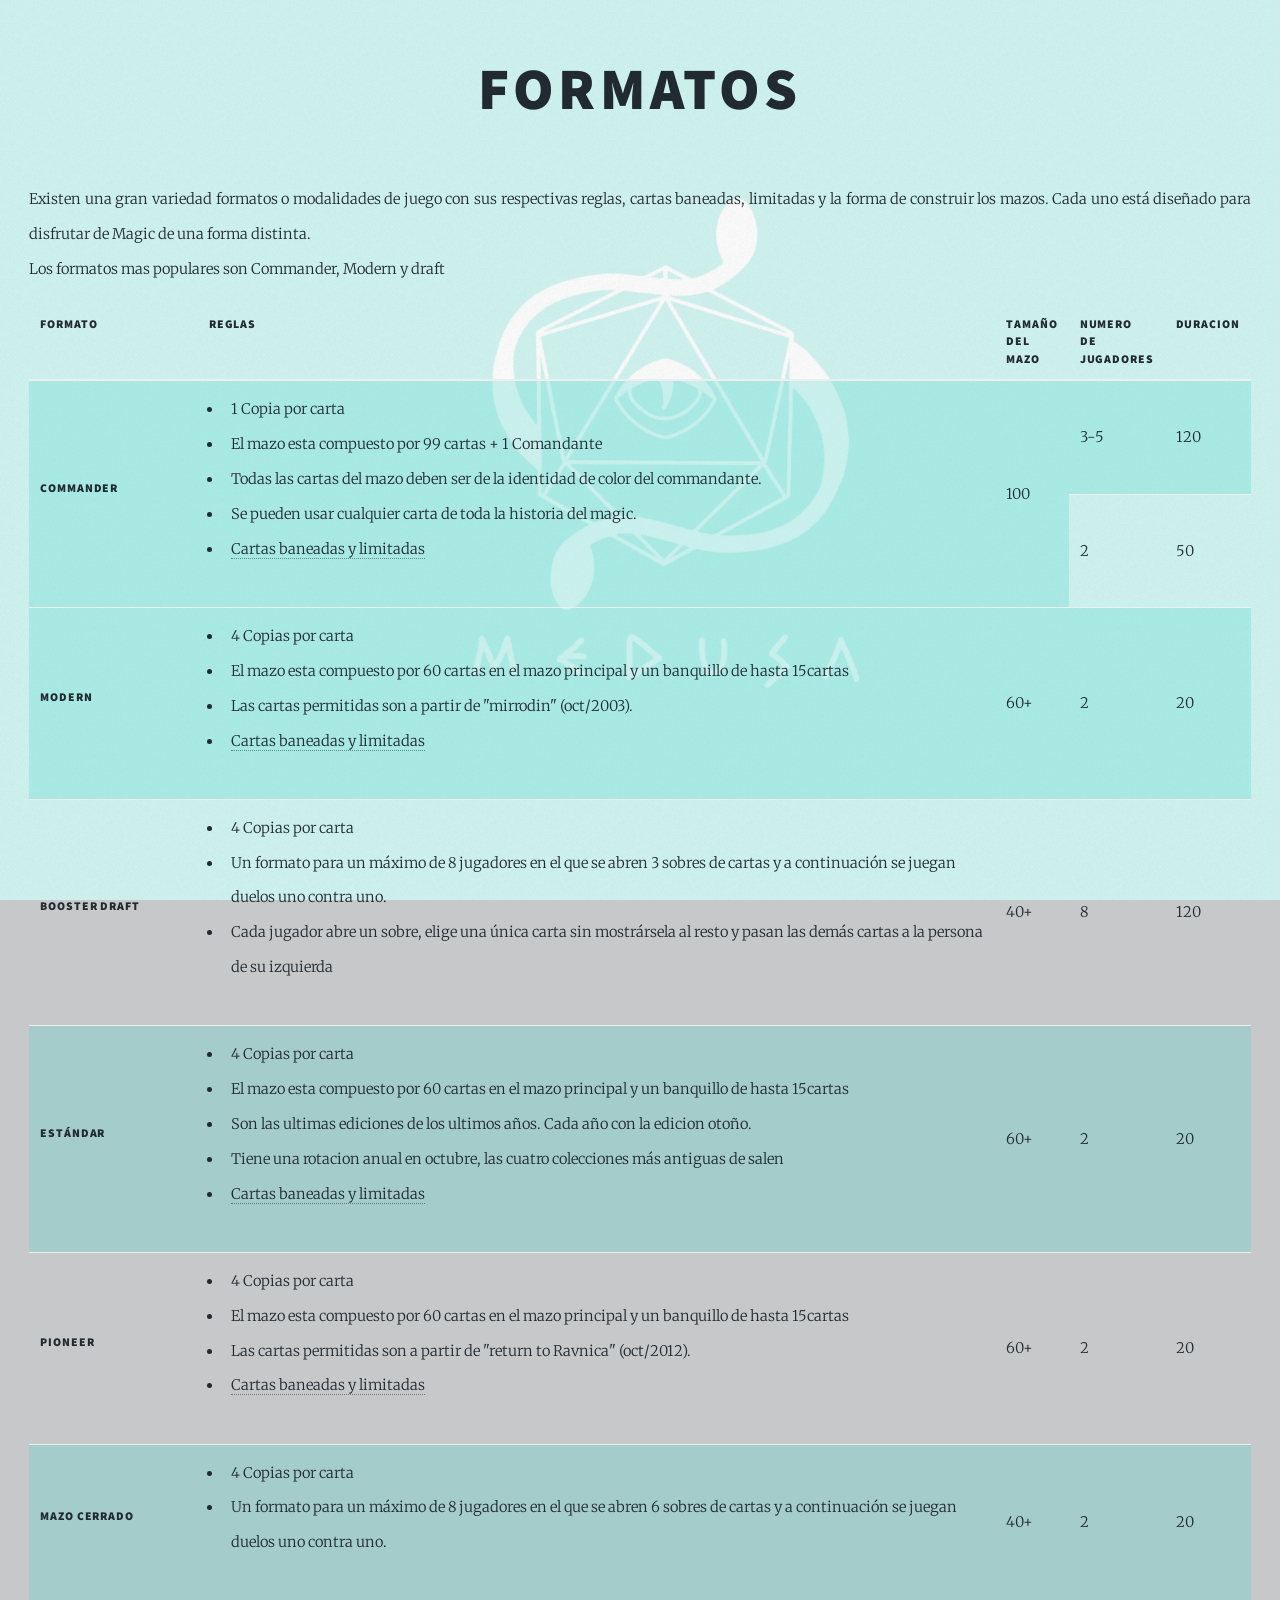
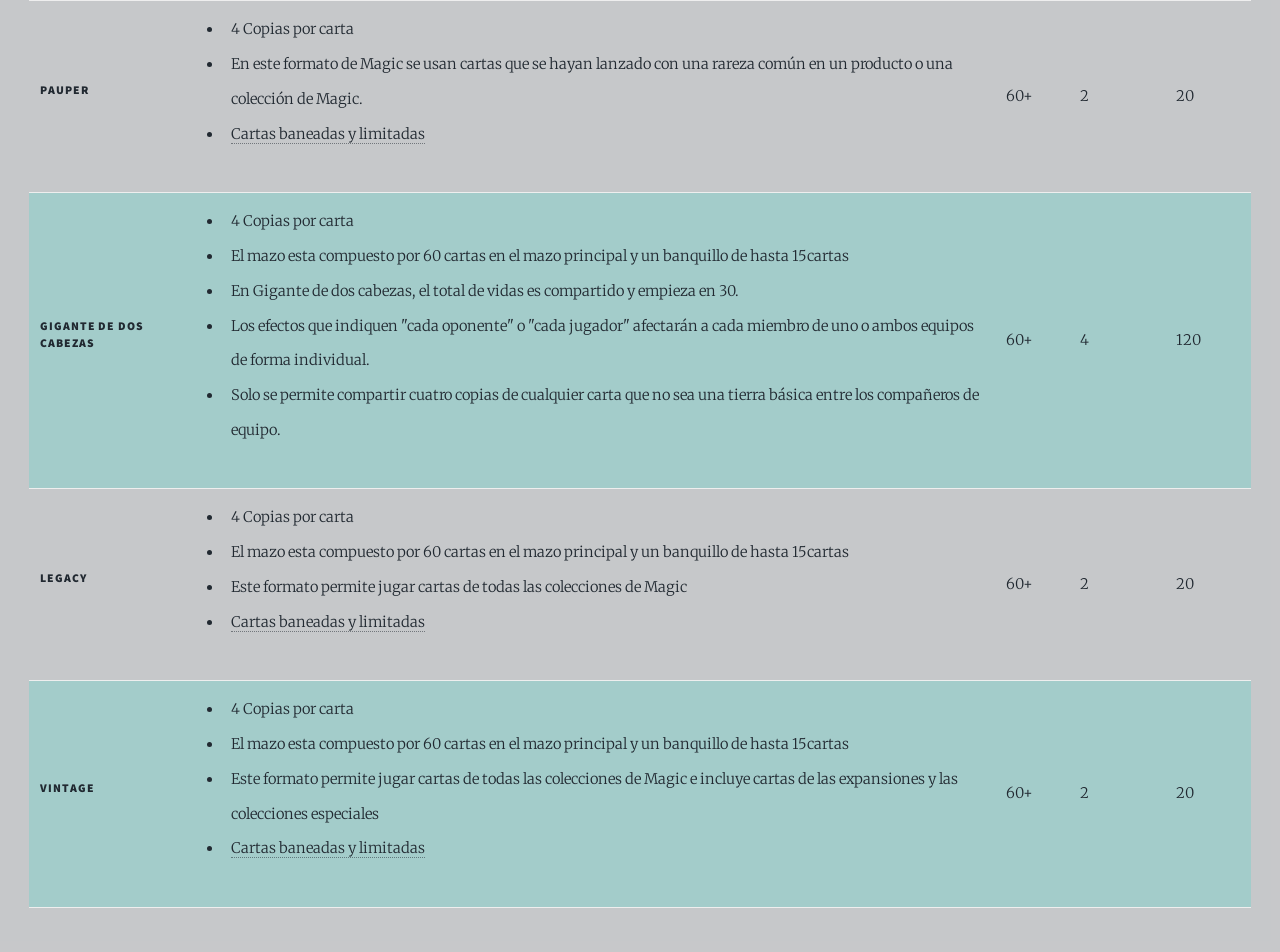
==== formats.html @ 7c369d3b "Created base page V1.0" ====
<!DOCTYPE HTML>
<!--
	Massively by HTML5 UP
	html5up.net | @ajlkn
	Free for personal and commercial use under the CCA 3.0 license (html5up.net/license)
-->
<html>
	<head>
		<title>Formatos</title>
		<link rel="icon" type="image/x-icon" href="images/favicon.ico">
		<meta charset="utf-8" />
		<meta name="viewport" content="width=device-width, initial-scale=1, user-scalable=no" />
		<link rel="stylesheet" href="assets/css/main.css" />
		<noscript><link rel="stylesheet" href="assets/css/noscript.css" /></noscript>
		<style>
			td, tbody th {
				vertical-align: middle;
			}
			#main {
				width: 100% !important;
				margin: 0 !important;
				max-width: 100%;
			}
		</style>
	</head>
	<body class="is-preload">
		<!-- Wrapper -->
		<div id="wrapper">
			<!-- Main -->
			<div id="main">
				<!-- Post -->
				<section class="post">
					<header class="major">
						<h1>Formatos</h1>
					</header>
					<p> Existen una gran variedad formatos o modalidades de juego con sus respectivas reglas, cartas baneadas, limitadas y la forma de construir los mazos. Cada uno está diseñado para disfrutar de Magic de una forma distinta.<br> Los formatos mas populares son Commander, Modern y draft</p>

					<!-- Text stuff -->
					<table>
						<thead>
							<tr>
								<th>Formato</th>
								<th>Reglas</th>
								<th>Tamaño<br>del<br>mazo</th>
								<th>Numero<br>de<br>Jugadores</th>
								<th>Duracion</th>
							</tr>
						</thead>
						<tbody>
							<tr>
								<th rowspan="2">Commander</th>
								<td rowspan="2">
									<ul>
										<li>1 Copia por carta</li>
										<li>El mazo esta compuesto por 99 cartas + 1 Comandante</li>
										<li>Todas las cartas del mazo deben ser de la identidad de color del commandante.</li>
										<li>Se pueden usar cualquier carta de toda la historia del magic.</li>
										<li><a target="_blank" href="https://magic.wizards.com/es/banned-restricted-list#commander-banned">Cartas baneadas y limitadas</a></li>
									</ul>
								</td>
								<td rowspan="2">100</td>
								<td>3-5</td>
								<td>120</td>
							</tr>

							<tr>
								<td>2</td>
								<td>50</td>
							</tr>

							<tr>
								<th>Modern</th>
								<td>
									<ul>
										<li>4 Copias por carta</li>
										<li>El mazo esta compuesto por 60 cartas en el mazo principal y un banquillo de hasta 15cartas </li>
										<li>Las cartas permitidas son a partir de "mirrodin" (oct/2003).</li>
										<li><a target="_blank" href="https://magic.wizards.com/es/banned-restricted-list#modern-banned">Cartas baneadas y limitadas</a></li>
									</ul>
								</td>
								<td>60+</td>
								<td>2</td>
								<td>20</td>
							</tr>

							<tr>
								<th>Booster Draft</th>
								<td>
									<ul>
										<li>4 Copias por carta</li>
										<li>Un formato para un máximo de 8 jugadores en el que se abren 3 sobres de cartas y a continuación se juegan duelos uno contra uno.</li>
										<li>Cada jugador abre un sobre, elige una única carta sin mostrársela al resto y pasan las demás cartas a la persona de su izquierda</li>
									</ul>
								</td>
								<td>40+</td>
								<td>8</td>
								<td>120</td>
							</tr>

							<tr>
								<th>Estándar</th>
								<td>
									<ul>
										<li>4 Copias por carta</li>
										<li>El mazo esta compuesto por 60 cartas en el mazo principal y un banquillo de hasta 15cartas </li>
										<li>Son las ultimas ediciones de los ultimos años. Cada año con la edicion otoño.</li>
										<li>Tiene una rotacion anual en octubre, las cuatro colecciones más antiguas de salen</li>
										<li><a target="_blank" href="https://magic.wizards.com/es/banned-restricted-list#standard-banned">Cartas baneadas y limitadas</a></li>
									</ul>
								</td>
								<td>60+</td>
								<td>2</td>
								<td>20</td>
							</tr>

							<tr>
								<th>Pioneer</th>
								<td>
									<ul>
										<li>4 Copias por carta</li>
										<li>El mazo esta compuesto por 60 cartas en el mazo principal y un banquillo de hasta 15cartas </li>
										<li>Las cartas permitidas son a partir de "return to Ravnica" (oct/2012).</li>
										<li><a target="_blank" href="https://magic.wizards.com/es/banned-restricted-list#pioneer-banned">Cartas baneadas y limitadas</a></li>
									</ul>
								</td>
								<td>60+</td>
								<td>2</td>
								<td>20</td>
							</tr>


							<tr>
								<th>Mazo Cerrado</th>
								<td>
									<ul>
										<li>4 Copias por carta</li>
										<li>Un formato para un máximo de 8 jugadores en el que se abren 6 sobres de cartas y a continuación se juegan duelos uno contra uno.</li>
									</ul>
								</td>
								<td>40+</td>
								<td>2</td>
								<td>20</td>
							</tr>

							<tr>
								<th>Pauper</th>
								<td>
									<ul>
										<li>4 Copias por carta</li>
										<li>En este formato de Magic se usan cartas que se hayan lanzado con una rareza común en un producto o una colección de Magic.</li>
										<li><a target="_blank" href="https://magic.wizards.com/es/banned-restricted-list#Pauper-banned">Cartas baneadas y limitadas</a></li>
									</ul>
								</td>
								<td>60+</td>
								<td>2</td>
								<td>20</td>
							</tr>

							<tr>
								<th>Gigante de dos cabezas</th>
								<td>
									<ul>
										<li>4 Copias por carta</li>
										<li>El mazo esta compuesto por 60 cartas en el mazo principal y un banquillo de hasta 15cartas </li>
										<li>En Gigante de dos cabezas, el total de vidas es compartido y empieza en 30.</li>
										<li>Los efectos que indiquen "cada oponente" o "cada jugador" afectarán a cada miembro de uno o ambos equipos de forma individual.</li>
										<li>Solo se permite compartir cuatro copias de cualquier carta que no sea una tierra básica entre los compañeros de equipo.</li>
									</ul>
								</td>
								<td>60+</td>
								<td>4</td>
								<td>120</td>
							</tr>

							<tr>
								<th>Legacy</th>
								<td>
									<ul>
										<li>4 Copias por carta</li>
										<li>El mazo esta compuesto por 60 cartas en el mazo principal y un banquillo de hasta 15cartas </li>
										<li>Este formato permite jugar cartas de todas las colecciones de Magic</li>
										<li><a target="_blank" href="https://magic.wizards.com/es/banned-restricted-list#legacy-banned">Cartas baneadas y limitadas</a></li>
									</ul>
								</td>
								<td>60+</td>
								<td>2</td>
								<td>20</td>
							</tr>

							<tr>
								<th>Vintage</th>
								<td>
									<ul>
										<li>4 Copias por carta</li>
										<li>El mazo esta compuesto por 60 cartas en el mazo principal y un banquillo de hasta 15cartas </li>
										<li>Este formato permite jugar cartas de todas las colecciones de Magic e incluye cartas de las expansiones y las colecciones especiales</li>
										<li><a target="_blank" href="https://magic.wizards.com/es/banned-restricted-list#vintage-banned">Cartas baneadas y limitadas</a></li>
									</ul>
								</td>
								<td>60+</td>
								<td>2</td>
								<td>20</td>
							</tr>
						</tbody>
					</table>
				</section>
			</div>
		</div>

		<!-- Scripts -->
		<script src="assets/js/jquery.min.js"></script>
		<script src="assets/js/jquery.scrollex.min.js"></script>
		<script src="assets/js/jquery.scrolly.min.js"></script>
		<script src="assets/js/browser.min.js"></script>
		<script src="assets/js/breakpoints.min.js"></script>
		<script src="assets/js/util.js"></script>
		<script src="assets/js/main.js"></script>
	</body>
</html>
---- assets/css/main.css ----
@import url(fontawesome-all.min.css);
@import url("https://fonts.googleapis.com/css?family=Merriweather:300,700,300italic,700italic|Source+Sans+Pro:900");

/*
	Massively by HTML5 UP
	html5up.net | @ajlkn
	Free for personal and commercial use under the CCA 3.0 license (html5up.net/license)
*/

html, body, div, span, applet, object,
iframe, h1, h2, h3, h4, h5, h6, p, blockquote,
pre, a, abbr, acronym, address, big, cite,
code, del, dfn, em, img, ins, kbd, q, s, samp,
small, strike, strong, sub, sup, tt, var, b,
u, i, center, dl, dt, dd, ol, ul, li, fieldset,
form, label, legend, table, caption, tbody,
tfoot, thead, tr, th, td, article, aside,
canvas, details, embed, figure, figcaption,
footer, header, hgroup, menu, nav, output, ruby,
section, summary, time, mark, audio, video {
	margin: 0;
	padding: 0;
	border: 0;
	font-size: 100%;
	font: inherit;
	vertical-align: baseline;}

article, aside, details, figcaption, figure,
footer, header, hgroup, menu, nav, section {
	display: block;}

body {
	line-height: 1;
}

ol, ul {
	list-style: none;
}

blockquote, q {
	quotes: none;
}

	blockquote:before, blockquote:after, q:before, q:after {
		content: '';
		content: none;
	}

table {
	border-collapse: collapse;
	border-spacing: 0;
}

body {
	-webkit-text-size-adjust: none;
}

mark {
	background-color: transparent;
	color: inherit;
}

input::-moz-focus-inner {
	border: 0;
	padding: 0;
}

input, select, textarea {
	-moz-appearance: none;
	-webkit-appearance: none;
	-ms-appearance: none;
	appearance: none;
}

/* Basic */

	@-ms-viewport {
		width: device-width;
	}

	body {
		-ms-overflow-style: scrollbar;
	}

	@media screen and (max-width: 480px) {

		html, body {
			min-width: 320px;
		}

	}

	html {
		box-sizing: border-box;
	}

	*, *:before, *:after {
		box-sizing: inherit;
	}

	body {
		background-color: #1e252d;
	}

		body.is-preload *, body.is-preload *:before, body.is-preload *:after {
			-moz-animation: none !important;
			-webkit-animation: none !important;
			-ms-animation: none !important;
			animation: none !important;
			-moz-transition: none !important;
			-webkit-transition: none !important;
			-ms-transition: none !important;
			transition: none !important;
		}

/* Type */

	html {
		font-size: 16pt;
	}

		@media screen and (max-width: 1680px) {

			html {
				font-size: 12pt;
			}

		}

		@media screen and (max-width: 1280px) {

			html {
				font-size: 11pt;
			}

		}

		@media screen and (max-width: 360px) {

			html {
				font-size: 10pt;
			}

		}

	body {
		color: #212931;
	}

	body, input, select, textarea {
		font-family: "Merriweather", Georgia, serif;
		font-weight: 300;
		font-size: 1rem;
		line-height: 2.375;
	}

	a {
		-moz-transition: color 0.2s ease-in-out, background-color 0.2s ease-in-out, border-color 0.2s ease-in-out, box-shadow 0.2s ease-in-out;
		-webkit-transition: color 0.2s ease-in-out, background-color 0.2s ease-in-out, border-color 0.2s ease-in-out, box-shadow 0.2s ease-in-out;
		-ms-transition: color 0.2s ease-in-out, background-color 0.2s ease-in-out, border-color 0.2s ease-in-out, box-shadow 0.2s ease-in-out;
		transition: color 0.2s ease-in-out, background-color 0.2s ease-in-out, border-color 0.2s ease-in-out, box-shadow 0.2s ease-in-out;
		border-bottom: dotted 1px;
		text-decoration: none;
	}

		a:hover {
			border-bottom-color: transparent;
		}

	strong, b {
		font-weight: 600;
	}

	em, i {
		font-style: italic;
	}

	p {
		text-align: justify;
		margin: 0 0 2rem 0;
	}

	h1, h2, h3, h4, h5, h6 {
		font-family: "Source Sans Pro", Helvetica, sans-serif;
		font-weight: 900;
		line-height: 1.5;
		letter-spacing: 0.075em;
		text-transform: uppercase;
		margin: 0 0 1rem 0;
	}

		h1 a, h2 a, h3 a, h4 a, h5 a, h6 a {
			border-bottom: 0;
			color: inherit;
			text-decoration: none;
		}

	h1 {
		font-size: 4rem;
		line-height: 1.1;
		margin: 0 0 2rem 0;
	}

	h2 {
		font-size: 1.75rem;
		line-height: 1.3;
		margin: 0 0 1.5rem 0;
	}

	h3 {
		font-size: 1.25rem;
		margin: 0 0 1.5rem 0;
	}

	h4 {
		font-size: 1rem;
	}

	h5 {
		font-size: 0.9rem;
	}

	h6 {
		font-size: 0.8rem;
	}

	sub {
		font-size: 0.8rem;
		position: relative;
		top: 0.5rem;
	}

	sup {
		font-size: 0.8rem;
		position: relative;
		top: -0.5rem;
	}

	blockquote {
		border-left: solid 4px;
		font-style: italic;
		margin: 0 0 2rem 0;
		padding: 0.5rem 0 0.5rem 2rem;
	}

	code {
		border: solid 2px;
		font-family: "Courier New", monospace;
		font-size: 0.9rem;
		margin: 0 0.25rem;
		padding: 0.25rem 0.65rem;
	}

	pre {
		-webkit-overflow-scrolling: touch;
		font-family: "Courier New", monospace;
		font-size: 0.9rem;
		margin: 0 0 2rem 0;
	}

		pre code {
			display: block;
			line-height: 1.75;
			padding: 1rem 1.5rem;
			overflow-x: auto;
		}

	hr {
		border: 0;
		border-bottom: solid 2px;
		margin: 3rem 0;
	}

		hr.major {
			margin: 5rem 0;
		}

	.align-left {
		text-align: left;
	}

	.align-center {
		text-align: center;
	}

	.align-right {
		text-align: right;
	}

	input, select, textarea {
		color: #212931;
	}

	a {
		color: #212931;
		border-bottom-color: rgba(33, 41, 49, 0.5);
	}

		a:hover {
			border-bottom-color: transparent;
			color: rgb(60,215,201) !important;
		}

	strong, b {
		color: #212931;
	}

	h1, h2, h3, h4, h5, h6 {
		color: #212931;
	}

	blockquote {
		border-left-color: rgb(60,215,201);
	}

	code {
		background: rgba(220, 220, 220, 0.25);
		border-color: #eeeeee;
	}

	hr {
		border-bottom-color: #eeeeee;
	}

/* Row */

	.row {
		display: flex;
		flex-wrap: wrap;
		box-sizing: border-box;
		align-items: stretch;
	}

		.row > * {
			box-sizing: border-box;
		}

		.row.gtr-uniform > * > :last-child {
			margin-bottom: 0;
		}

		.row.aln-left {
			justify-content: flex-start;
		}

		.row.aln-center {
			justify-content: center;
		}

		.row.aln-right {
			justify-content: flex-end;
		}

		.row.aln-top {
			align-items: flex-start;
		}

		.row.aln-middle {
			align-items: center;
		}

		.row.aln-bottom {
			align-items: flex-end;
		}

		.row > .imp {
			order: -1;
		}

		.row > .col-1 {
			width: 8.33333%;
		}

		.row > .off-1 {
			margin-left: 8.33333%;
		}

		.row > .col-2 {
			width: 16.66667%;
		}

		.row > .off-2 {
			margin-left: 16.66667%;
		}

		.row > .col-3 {
			width: 25%;
		}

		.row > .off-3 {
			margin-left: 25%;
		}

		.row > .col-4 {
			width: 33.33333%;
		}

		.row > .off-4 {
			margin-left: 33.33333%;
		}

		.row > .col-5 {
			width: 41.66667%;
		}

		.row > .off-5 {
			margin-left: 41.66667%;
		}

		.row > .col-6 {
			width: 50%;
		}

		.row > .off-6 {
			margin-left: 50%;
		}

		.row > .col-7 {
			width: 58.33333%;
		}

		.row > .off-7 {
			margin-left: 58.33333%;
		}

		.row > .col-8 {
			width: 66.66667%;
		}

		.row > .off-8 {
			margin-left: 66.66667%;
		}

		.row > .col-9 {
			width: 75%;
		}

		.row > .off-9 {
			margin-left: 75%;
		}

		.row > .col-10 {
			width: 83.33333%;
		}

		.row > .off-10 {
			margin-left: 83.33333%;
		}

		.row > .col-11 {
			width: 91.66667%;
		}

		.row > .off-11 {
			margin-left: 91.66667%;
		}

		.row > .col-12 {
			width: 100%;
		}

		.row > .off-12 {
			margin-left: 100%;
		}

		.row.gtr-0 {
			margin-top: 0;
			margin-left: 0rem;
		}

			.row.gtr-0 > * {
				padding: 0 0 0 0rem;
			}

			.row.gtr-0.gtr-uniform {
				margin-top: 0rem;
			}

				.row.gtr-0.gtr-uniform > * {
					padding-top: 0rem;
				}

		.row.gtr-25 {
			margin-top: 0;
			margin-left: -0.375rem;
		}

			.row.gtr-25 > * {
				padding: 0 0 0 0.375rem;
			}

			.row.gtr-25.gtr-uniform {
				margin-top: -0.375rem;
			}

				.row.gtr-25.gtr-uniform > * {
					padding-top: 0.375rem;
				}

		.row.gtr-50 {
			margin-top: 0;
			margin-left: -0.75rem;
		}

			.row.gtr-50 > * {
				padding: 0 0 0 0.75rem;
			}

			.row.gtr-50.gtr-uniform {
				margin-top: -0.75rem;
			}

				.row.gtr-50.gtr-uniform > * {
					padding-top: 0.75rem;
				}

		.row {
			margin-top: 0;
			margin-left: -1.5rem;
		}

			.row > * {
				padding: 0 0 0 1.5rem;
			}

			.row.gtr-uniform {
				margin-top: -1.5rem;
			}

				.row.gtr-uniform > * {
					padding-top: 1.5rem;
				}

		.row.gtr-150 {
			margin-top: 0;
			margin-left: -2.25rem;
		}

			.row.gtr-150 > * {
				padding: 0 0 0 2.25rem;
			}

			.row.gtr-150.gtr-uniform {
				margin-top: -2.25rem;
			}

				.row.gtr-150.gtr-uniform > * {
					padding-top: 2.25rem;
				}

		.row.gtr-200 {
			margin-top: 0;
			margin-left: -3rem;
		}

			.row.gtr-200 > * {
				padding: 0 0 0 3rem;
			}

			.row.gtr-200.gtr-uniform {
				margin-top: -3rem;
			}

				.row.gtr-200.gtr-uniform > * {
					padding-top: 3rem;
				}

		@media screen and (max-width: 1680px) {

			.row {
				display: flex;
				flex-wrap: wrap;
				box-sizing: border-box;
				align-items: stretch;
			}

				.row > * {
					box-sizing: border-box;
				}

				.row.gtr-uniform > * > :last-child {
					margin-bottom: 0;
				}

				.row.aln-left {
					justify-content: flex-start;
				}

				.row.aln-center {
					justify-content: center;
				}

				.row.aln-right {
					justify-content: flex-end;
				}

				.row.aln-top {
					align-items: flex-start;
				}

				.row.aln-middle {
					align-items: center;
				}

				.row.aln-bottom {
					align-items: flex-end;
				}

				.row > .imp-xlarge {
					order: -1;
				}

				.row > .col-1-xlarge {
					width: 8.33333%;
				}

				.row > .off-1-xlarge {
					margin-left: 8.33333%;
				}

				.row > .col-2-xlarge {
					width: 16.66667%;
				}

				.row > .off-2-xlarge {
					margin-left: 16.66667%;
				}

				.row > .col-3-xlarge {
					width: 25%;
				}

				.row > .off-3-xlarge {
					margin-left: 25%;
				}

				.row > .col-4-xlarge {
					width: 33.33333%;
				}

				.row > .off-4-xlarge {
					margin-left: 33.33333%;
				}

				.row > .col-5-xlarge {
					width: 41.66667%;
				}

				.row > .off-5-xlarge {
					margin-left: 41.66667%;
				}

				.row > .col-6-xlarge {
					width: 50%;
				}

				.row > .off-6-xlarge {
					margin-left: 50%;
				}

				.row > .col-7-xlarge {
					width: 58.33333%;
				}

				.row > .off-7-xlarge {
					margin-left: 58.33333%;
				}

				.row > .col-8-xlarge {
					width: 66.66667%;
				}

				.row > .off-8-xlarge {
					margin-left: 66.66667%;
				}

				.row > .col-9-xlarge {
					width: 75%;
				}

				.row > .off-9-xlarge {
					margin-left: 75%;
				}

				.row > .col-10-xlarge {
					width: 83.33333%;
				}

				.row > .off-10-xlarge {
					margin-left: 83.33333%;
				}

				.row > .col-11-xlarge {
					width: 91.66667%;
				}

				.row > .off-11-xlarge {
					margin-left: 91.66667%;
				}

				.row > .col-12-xlarge {
					width: 100%;
				}

				.row > .off-12-xlarge {
					margin-left: 100%;
				}

				.row.gtr-0 {
					margin-top: 0;
					margin-left: 0rem;
				}

					.row.gtr-0 > * {
						padding: 0 0 0 0rem;
					}

					.row.gtr-0.gtr-uniform {
						margin-top: 0rem;
					}

						.row.gtr-0.gtr-uniform > * {
							padding-top: 0rem;
						}

				.row.gtr-25 {
					margin-top: 0;
					margin-left: -0.375rem;
				}

					.row.gtr-25 > * {
						padding: 0 0 0 0.375rem;
					}

					.row.gtr-25.gtr-uniform {
						margin-top: -0.375rem;
					}

						.row.gtr-25.gtr-uniform > * {
							padding-top: 0.375rem;
						}

				.row.gtr-50 {
					margin-top: 0;
					margin-left: -0.75rem;
				}

					.row.gtr-50 > * {
						padding: 0 0 0 0.75rem;
					}

					.row.gtr-50.gtr-uniform {
						margin-top: -0.75rem;
					}

						.row.gtr-50.gtr-uniform > * {
							padding-top: 0.75rem;
						}

				.row {
					margin-top: 0;
					margin-left: -1.5rem;
				}

					.row > * {
						padding: 0 0 0 1.5rem;
					}

					.row.gtr-uniform {
						margin-top: -1.5rem;
					}

						.row.gtr-uniform > * {
							padding-top: 1.5rem;
						}

				.row.gtr-150 {
					margin-top: 0;
					margin-left: -2.25rem;
				}

					.row.gtr-150 > * {
						padding: 0 0 0 2.25rem;
					}

					.row.gtr-150.gtr-uniform {
						margin-top: -2.25rem;
					}

						.row.gtr-150.gtr-uniform > * {
							padding-top: 2.25rem;
						}

				.row.gtr-200 {
					margin-top: 0;
					margin-left: -3rem;
				}

					.row.gtr-200 > * {
						padding: 0 0 0 3rem;
					}

					.row.gtr-200.gtr-uniform {
						margin-top: -3rem;
					}

						.row.gtr-200.gtr-uniform > * {
							padding-top: 3rem;
						}

		}

		@media screen and (max-width: 1280px) {

			.row {
				display: flex;
				flex-wrap: wrap;
				box-sizing: border-box;
				align-items: stretch;
			}

				.row > * {
					box-sizing: border-box;
				}

				.row.gtr-uniform > * > :last-child {
					margin-bottom: 0;
				}

				.row.aln-left {
					justify-content: flex-start;
				}

				.row.aln-center {
					justify-content: center;
				}

				.row.aln-right {
					justify-content: flex-end;
				}

				.row.aln-top {
					align-items: flex-start;
				}

				.row.aln-middle {
					align-items: center;
				}

				.row.aln-bottom {
					align-items: flex-end;
				}

				.row > .imp-large {
					order: -1;
				}

				.row > .col-1-large {
					width: 8.33333%;
				}

				.row > .off-1-large {
					margin-left: 8.33333%;
				}

				.row > .col-2-large {
					width: 16.66667%;
				}

				.row > .off-2-large {
					margin-left: 16.66667%;
				}

				.row > .col-3-large {
					width: 25%;
				}

				.row > .off-3-large {
					margin-left: 25%;
				}

				.row > .col-4-large {
					width: 33.33333%;
				}

				.row > .off-4-large {
					margin-left: 33.33333%;
				}

				.row > .col-5-large {
					width: 41.66667%;
				}

				.row > .off-5-large {
					margin-left: 41.66667%;
				}

				.row > .col-6-large {
					width: 50%;
				}

				.row > .off-6-large {
					margin-left: 50%;
				}

				.row > .col-7-large {
					width: 58.33333%;
				}

				.row > .off-7-large {
					margin-left: 58.33333%;
				}

				.row > .col-8-large {
					width: 66.66667%;
				}

				.row > .off-8-large {
					margin-left: 66.66667%;
				}

				.row > .col-9-large {
					width: 75%;
				}

				.row > .off-9-large {
					margin-left: 75%;
				}

				.row > .col-10-large {
					width: 83.33333%;
				}

				.row > .off-10-large {
					margin-left: 83.33333%;
				}

				.row > .col-11-large {
					width: 91.66667%;
				}

				.row > .off-11-large {
					margin-left: 91.66667%;
				}

				.row > .col-12-large {
					width: 100%;
				}

				.row > .off-12-large {
					margin-left: 100%;
				}

				.row.gtr-0 {
					margin-top: 0;
					margin-left: 0rem;
				}

					.row.gtr-0 > * {
						padding: 0 0 0 0rem;
					}

					.row.gtr-0.gtr-uniform {
						margin-top: 0rem;
					}

						.row.gtr-0.gtr-uniform > * {
							padding-top: 0rem;
						}

				.row.gtr-25 {
					margin-top: 0;
					margin-left: -0.375rem;
				}

					.row.gtr-25 > * {
						padding: 0 0 0 0.375rem;
					}

					.row.gtr-25.gtr-uniform {
						margin-top: -0.375rem;
					}

						.row.gtr-25.gtr-uniform > * {
							padding-top: 0.375rem;
						}

				.row.gtr-50 {
					margin-top: 0;
					margin-left: -0.75rem;
				}

					.row.gtr-50 > * {
						padding: 0 0 0 0.75rem;
					}

					.row.gtr-50.gtr-uniform {
						margin-top: -0.75rem;
					}

						.row.gtr-50.gtr-uniform > * {
							padding-top: 0.75rem;
						}

				.row {
					margin-top: 0;
					margin-left: -1.5rem;
				}

					.row > * {
						padding: 0 0 0 1.5rem;
					}

					.row.gtr-uniform {
						margin-top: -1.5rem;
					}

						.row.gtr-uniform > * {
							padding-top: 1.5rem;
						}

				.row.gtr-150 {
					margin-top: 0;
					margin-left: -2.25rem;
				}

					.row.gtr-150 > * {
						padding: 0 0 0 2.25rem;
					}

					.row.gtr-150.gtr-uniform {
						margin-top: -2.25rem;
					}

						.row.gtr-150.gtr-uniform > * {
							padding-top: 2.25rem;
						}

				.row.gtr-200 {
					margin-top: 0;
					margin-left: -3rem;
				}

					.row.gtr-200 > * {
						padding: 0 0 0 3rem;
					}

					.row.gtr-200.gtr-uniform {
						margin-top: -3rem;
					}

						.row.gtr-200.gtr-uniform > * {
							padding-top: 3rem;
						}

		}

		@media screen and (max-width: 980px) {

			.row {
				display: flex;
				flex-wrap: wrap;
				box-sizing: border-box;
				align-items: stretch;
			}

				.row > * {
					box-sizing: border-box;
				}

				.row.gtr-uniform > * > :last-child {
					margin-bottom: 0;
				}

				.row.aln-left {
					justify-content: flex-start;
				}

				.row.aln-center {
					justify-content: center;
				}

				.row.aln-right {
					justify-content: flex-end;
				}

				.row.aln-top {
					align-items: flex-start;
				}

				.row.aln-middle {
					align-items: center;
				}

				.row.aln-bottom {
					align-items: flex-end;
				}

				.row > .imp-medium {
					order: -1;
				}

				.row > .col-1-medium {
					width: 8.33333%;
				}

				.row > .off-1-medium {
					margin-left: 8.33333%;
				}

				.row > .col-2-medium {
					width: 16.66667%;
				}

				.row > .off-2-medium {
					margin-left: 16.66667%;
				}

				.row > .col-3-medium {
					width: 25%;
				}

				.row > .off-3-medium {
					margin-left: 25%;
				}

				.row > .col-4-medium {
					width: 33.33333%;
				}

				.row > .off-4-medium {
					margin-left: 33.33333%;
				}

				.row > .col-5-medium {
					width: 41.66667%;
				}

				.row > .off-5-medium {
					margin-left: 41.66667%;
				}

				.row > .col-6-medium {
					width: 50%;
				}

				.row > .off-6-medium {
					margin-left: 50%;
				}

				.row > .col-7-medium {
					width: 58.33333%;
				}

				.row > .off-7-medium {
					margin-left: 58.33333%;
				}

				.row > .col-8-medium {
					width: 66.66667%;
				}

				.row > .off-8-medium {
					margin-left: 66.66667%;
				}

				.row > .col-9-medium {
					width: 75%;
				}

				.row > .off-9-medium {
					margin-left: 75%;
				}

				.row > .col-10-medium {
					width: 83.33333%;
				}

				.row > .off-10-medium {
					margin-left: 83.33333%;
				}

				.row > .col-11-medium {
					width: 91.66667%;
				}

				.row > .off-11-medium {
					margin-left: 91.66667%;
				}

				.row > .col-12-medium {
					width: 100%;
				}

				.row > .off-12-medium {
					margin-left: 100%;
				}

				.row.gtr-0 {
					margin-top: 0;
					margin-left: 0rem;
				}

					.row.gtr-0 > * {
						padding: 0 0 0 0rem;
					}

					.row.gtr-0.gtr-uniform {
						margin-top: 0rem;
					}

						.row.gtr-0.gtr-uniform > * {
							padding-top: 0rem;
						}

				.row.gtr-25 {
					margin-top: 0;
					margin-left: -0.375rem;
				}

					.row.gtr-25 > * {
						padding: 0 0 0 0.375rem;
					}

					.row.gtr-25.gtr-uniform {
						margin-top: -0.375rem;
					}

						.row.gtr-25.gtr-uniform > * {
							padding-top: 0.375rem;
						}

				.row.gtr-50 {
					margin-top: 0;
					margin-left: -0.75rem;
				}

					.row.gtr-50 > * {
						padding: 0 0 0 0.75rem;
					}

					.row.gtr-50.gtr-uniform {
						margin-top: -0.75rem;
					}

						.row.gtr-50.gtr-uniform > * {
							padding-top: 0.75rem;
						}

				.row {
					margin-top: 0;
					margin-left: -1.5rem;
				}

					.row > * {
						padding: 0 0 0 1.5rem;
					}

					.row.gtr-uniform {
						margin-top: -1.5rem;
					}

						.row.gtr-uniform > * {
							padding-top: 1.5rem;
						}

				.row.gtr-150 {
					margin-top: 0;
					margin-left: -2.25rem;
				}

					.row.gtr-150 > * {
						padding: 0 0 0 2.25rem;
					}

					.row.gtr-150.gtr-uniform {
						margin-top: -2.25rem;
					}

						.row.gtr-150.gtr-uniform > * {
							padding-top: 2.25rem;
						}

				.row.gtr-200 {
					margin-top: 0;
					margin-left: -3rem;
				}

					.row.gtr-200 > * {
						padding: 0 0 0 3rem;
					}

					.row.gtr-200.gtr-uniform {
						margin-top: -3rem;
					}

						.row.gtr-200.gtr-uniform > * {
							padding-top: 3rem;
						}

		}

		@media screen and (max-width: 736px) {

			.row {
				display: flex;
				flex-wrap: wrap;
				box-sizing: border-box;
				align-items: stretch;
			}

				.row > * {
					box-sizing: border-box;
				}

				.row.gtr-uniform > * > :last-child {
					margin-bottom: 0;
				}

				.row.aln-left {
					justify-content: flex-start;
				}

				.row.aln-center {
					justify-content: center;
				}

				.row.aln-right {
					justify-content: flex-end;
				}

				.row.aln-top {
					align-items: flex-start;
				}

				.row.aln-middle {
					align-items: center;
				}

				.row.aln-bottom {
					align-items: flex-end;
				}

				.row > .imp-small {
					order: -1;
				}

				.row > .col-1-small {
					width: 8.33333%;
				}

				.row > .off-1-small {
					margin-left: 8.33333%;
				}

				.row > .col-2-small {
					width: 16.66667%;
				}

				.row > .off-2-small {
					margin-left: 16.66667%;
				}

				.row > .col-3-small {
					width: 25%;
				}

				.row > .off-3-small {
					margin-left: 25%;
				}

				.row > .col-4-small {
					width: 33.33333%;
				}

				.row > .off-4-small {
					margin-left: 33.33333%;
				}

				.row > .col-5-small {
					width: 41.66667%;
				}

				.row > .off-5-small {
					margin-left: 41.66667%;
				}

				.row > .col-6-small {
					width: 50%;
				}

				.row > .off-6-small {
					margin-left: 50%;
				}

				.row > .col-7-small {
					width: 58.33333%;
				}

				.row > .off-7-small {
					margin-left: 58.33333%;
				}

				.row > .col-8-small {
					width: 66.66667%;
				}

				.row > .off-8-small {
					margin-left: 66.66667%;
				}

				.row > .col-9-small {
					width: 75%;
				}

				.row > .off-9-small {
					margin-left: 75%;
				}

				.row > .col-10-small {
					width: 83.33333%;
				}

				.row > .off-10-small {
					margin-left: 83.33333%;
				}

				.row > .col-11-small {
					width: 91.66667%;
				}

				.row > .off-11-small {
					margin-left: 91.66667%;
				}

				.row > .col-12-small {
					width: 100%;
				}

				.row > .off-12-small {
					margin-left: 100%;
				}

				.row.gtr-0 {
					margin-top: 0;
					margin-left: 0rem;
				}

					.row.gtr-0 > * {
						padding: 0 0 0 0rem;
					}

					.row.gtr-0.gtr-uniform {
						margin-top: 0rem;
					}

						.row.gtr-0.gtr-uniform > * {
							padding-top: 0rem;
						}

				.row.gtr-25 {
					margin-top: 0;
					margin-left: -0.375rem;
				}

					.row.gtr-25 > * {
						padding: 0 0 0 0.375rem;
					}

					.row.gtr-25.gtr-uniform {
						margin-top: -0.375rem;
					}

						.row.gtr-25.gtr-uniform > * {
							padding-top: 0.375rem;
						}

				.row.gtr-50 {
					margin-top: 0;
					margin-left: -0.75rem;
				}

					.row.gtr-50 > * {
						padding: 0 0 0 0.75rem;
					}

					.row.gtr-50.gtr-uniform {
						margin-top: -0.75rem;
					}

						.row.gtr-50.gtr-uniform > * {
							padding-top: 0.75rem;
						}

				.row {
					margin-top: 0;
					margin-left: -1.5rem;
				}

					.row > * {
						padding: 0 0 0 1.5rem;
					}

					.row.gtr-uniform {
						margin-top: -1.5rem;
					}

						.row.gtr-uniform > * {
							padding-top: 1.5rem;
						}

				.row.gtr-150 {
					margin-top: 0;
					margin-left: -2.25rem;
				}

					.row.gtr-150 > * {
						padding: 0 0 0 2.25rem;
					}

					.row.gtr-150.gtr-uniform {
						margin-top: -2.25rem;
					}

						.row.gtr-150.gtr-uniform > * {
							padding-top: 2.25rem;
						}

				.row.gtr-200 {
					margin-top: 0;
					margin-left: -3rem;
				}

					.row.gtr-200 > * {
						padding: 0 0 0 3rem;
					}

					.row.gtr-200.gtr-uniform {
						margin-top: -3rem;
					}

						.row.gtr-200.gtr-uniform > * {
							padding-top: 3rem;
						}

		}

		@media screen and (max-width: 480px) {

			.row {
				display: flex;
				flex-wrap: wrap;
				box-sizing: border-box;
				align-items: stretch;
			}

				.row > * {
					box-sizing: border-box;
				}

				.row.gtr-uniform > * > :last-child {
					margin-bottom: 0;
				}

				.row.aln-left {
					justify-content: flex-start;
				}

				.row.aln-center {
					justify-content: center;
				}

				.row.aln-right {
					justify-content: flex-end;
				}

				.row.aln-top {
					align-items: flex-start;
				}

				.row.aln-middle {
					align-items: center;
				}

				.row.aln-bottom {
					align-items: flex-end;
				}

				.row > .imp-xsmall {
					order: -1;
				}

				.row > .col-1-xsmall {
					width: 8.33333%;
				}

				.row > .off-1-xsmall {
					margin-left: 8.33333%;
				}

				.row > .col-2-xsmall {
					width: 16.66667%;
				}

				.row > .off-2-xsmall {
					margin-left: 16.66667%;
				}

				.row > .col-3-xsmall {
					width: 25%;
				}

				.row > .off-3-xsmall {
					margin-left: 25%;
				}

				.row > .col-4-xsmall {
					width: 33.33333%;
				}

				.row > .off-4-xsmall {
					margin-left: 33.33333%;
				}

				.row > .col-5-xsmall {
					width: 41.66667%;
				}

				.row > .off-5-xsmall {
					margin-left: 41.66667%;
				}

				.row > .col-6-xsmall {
					width: 50%;
				}

				.row > .off-6-xsmall {
					margin-left: 50%;
				}

				.row > .col-7-xsmall {
					width: 58.33333%;
				}

				.row > .off-7-xsmall {
					margin-left: 58.33333%;
				}

				.row > .col-8-xsmall {
					width: 66.66667%;
				}

				.row > .off-8-xsmall {
					margin-left: 66.66667%;
				}

				.row > .col-9-xsmall {
					width: 75%;
				}

				.row > .off-9-xsmall {
					margin-left: 75%;
				}

				.row > .col-10-xsmall {
					width: 83.33333%;
				}

				.row > .off-10-xsmall {
					margin-left: 83.33333%;
				}

				.row > .col-11-xsmall {
					width: 91.66667%;
				}

				.row > .off-11-xsmall {
					margin-left: 91.66667%;
				}

				.row > .col-12-xsmall {
					width: 100%;
				}

				.row > .off-12-xsmall {
					margin-left: 100%;
				}

				.row.gtr-0 {
					margin-top: 0;
					margin-left: 0rem;
				}

					.row.gtr-0 > * {
						padding: 0 0 0 0rem;
					}

					.row.gtr-0.gtr-uniform {
						margin-top: 0rem;
					}

						.row.gtr-0.gtr-uniform > * {
							padding-top: 0rem;
						}

				.row.gtr-25 {
					margin-top: 0;
					margin-left: -0.375rem;
				}

					.row.gtr-25 > * {
						padding: 0 0 0 0.375rem;
					}

					.row.gtr-25.gtr-uniform {
						margin-top: -0.375rem;
					}

						.row.gtr-25.gtr-uniform > * {
							padding-top: 0.375rem;
						}

				.row.gtr-50 {
					margin-top: 0;
					margin-left: -0.75rem;
				}

					.row.gtr-50 > * {
						padding: 0 0 0 0.75rem;
					}

					.row.gtr-50.gtr-uniform {
						margin-top: -0.75rem;
					}

						.row.gtr-50.gtr-uniform > * {
							padding-top: 0.75rem;
						}

				.row {
					margin-top: 0;
					margin-left: -1.5rem;
				}

					.row > * {
						padding: 0 0 0 1.5rem;
					}

					.row.gtr-uniform {
						margin-top: -1.5rem;
					}

						.row.gtr-uniform > * {
							padding-top: 1.5rem;
						}

				.row.gtr-150 {
					margin-top: 0;
					margin-left: -2.25rem;
				}

					.row.gtr-150 > * {
						padding: 0 0 0 2.25rem;
					}

					.row.gtr-150.gtr-uniform {
						margin-top: -2.25rem;
					}

						.row.gtr-150.gtr-uniform > * {
							padding-top: 2.25rem;
						}

				.row.gtr-200 {
					margin-top: 0;
					margin-left: -3rem;
				}

					.row.gtr-200 > * {
						padding: 0 0 0 3rem;
					}

					.row.gtr-200.gtr-uniform {
						margin-top: -3rem;
					}

						.row.gtr-200.gtr-uniform > * {
							padding-top: 3rem;
						}

		}

		@media screen and (max-width: 360px) {

			.row {
				display: flex;
				flex-wrap: wrap;
				box-sizing: border-box;
				align-items: stretch;
			}

				.row > * {
					box-sizing: border-box;
				}

				.row.gtr-uniform > * > :last-child {
					margin-bottom: 0;
				}

				.row.aln-left {
					justify-content: flex-start;
				}

				.row.aln-center {
					justify-content: center;
				}

				.row.aln-right {
					justify-content: flex-end;
				}

				.row.aln-top {
					align-items: flex-start;
				}

				.row.aln-middle {
					align-items: center;
				}

				.row.aln-bottom {
					align-items: flex-end;
				}

				.row > .imp-xxsmall {
					order: -1;
				}

				.row > .col-1-xxsmall {
					width: 8.33333%;
				}

				.row > .off-1-xxsmall {
					margin-left: 8.33333%;
				}

				.row > .col-2-xxsmall {
					width: 16.66667%;
				}

				.row > .off-2-xxsmall {
					margin-left: 16.66667%;
				}

				.row > .col-3-xxsmall {
					width: 25%;
				}

				.row > .off-3-xxsmall {
					margin-left: 25%;
				}

				.row > .col-4-xxsmall {
					width: 33.33333%;
				}

				.row > .off-4-xxsmall {
					margin-left: 33.33333%;
				}

				.row > .col-5-xxsmall {
					width: 41.66667%;
				}

				.row > .off-5-xxsmall {
					margin-left: 41.66667%;
				}

				.row > .col-6-xxsmall {
					width: 50%;
				}

				.row > .off-6-xxsmall {
					margin-left: 50%;
				}

				.row > .col-7-xxsmall {
					width: 58.33333%;
				}

				.row > .off-7-xxsmall {
					margin-left: 58.33333%;
				}

				.row > .col-8-xxsmall {
					width: 66.66667%;
				}

				.row > .off-8-xxsmall {
					margin-left: 66.66667%;
				}

				.row > .col-9-xxsmall {
					width: 75%;
				}

				.row > .off-9-xxsmall {
					margin-left: 75%;
				}

				.row > .col-10-xxsmall {
					width: 83.33333%;
				}

				.row > .off-10-xxsmall {
					margin-left: 83.33333%;
				}

				.row > .col-11-xxsmall {
					width: 91.66667%;
				}

				.row > .off-11-xxsmall {
					margin-left: 91.66667%;
				}

				.row > .col-12-xxsmall {
					width: 100%;
				}

				.row > .off-12-xxsmall {
					margin-left: 100%;
				}

				.row.gtr-0 {
					margin-top: 0;
					margin-left: 0rem;
				}

					.row.gtr-0 > * {
						padding: 0 0 0 0rem;
					}

					.row.gtr-0.gtr-uniform {
						margin-top: 0rem;
					}

						.row.gtr-0.gtr-uniform > * {
							padding-top: 0rem;
						}

				.row.gtr-25 {
					margin-top: 0;
					margin-left: -0.375rem;
				}

					.row.gtr-25 > * {
						padding: 0 0 0 0.375rem;
					}

					.row.gtr-25.gtr-uniform {
						margin-top: -0.375rem;
					}

						.row.gtr-25.gtr-uniform > * {
							padding-top: 0.375rem;
						}

				.row.gtr-50 {
					margin-top: 0;
					margin-left: -0.75rem;
				}

					.row.gtr-50 > * {
						padding: 0 0 0 0.75rem;
					}

					.row.gtr-50.gtr-uniform {
						margin-top: -0.75rem;
					}

						.row.gtr-50.gtr-uniform > * {
							padding-top: 0.75rem;
						}

				.row {
					margin-top: 0;
					margin-left: -1.5rem;
				}

					.row > * {
						padding: 0 0 0 1.5rem;
					}

					.row.gtr-uniform {
						margin-top: -1.5rem;
					}

						.row.gtr-uniform > * {
							padding-top: 1.5rem;
						}

				.row.gtr-150 {
					margin-top: 0;
					margin-left: -2.25rem;
				}

					.row.gtr-150 > * {
						padding: 0 0 0 2.25rem;
					}

					.row.gtr-150.gtr-uniform {
						margin-top: -2.25rem;
					}

						.row.gtr-150.gtr-uniform > * {
							padding-top: 2.25rem;
						}

				.row.gtr-200 {
					margin-top: 0;
					margin-left: -3rem;
				}

					.row.gtr-200 > * {
						padding: 0 0 0 3rem;
					}

					.row.gtr-200.gtr-uniform {
						margin-top: -3rem;
					}

						.row.gtr-200.gtr-uniform > * {
							padding-top: 3rem;
						}

		}

/* Box */

	.box {
		border: solid 2px;
		margin-bottom: 2rem;
		padding: 1.5rem;
	}

		.box > :last-child,
		.box > :last-child > :last-child,
		.box > :last-child > :last-child > :last-child {
			margin-bottom: 0;
		}

		.box.alt {
			border: 0;
			border-radius: 0;
			padding: 0;
		}

	.box {
		border-color: #eeeeee;
	}

/* Button */

	input[type="submit"],
	input[type="reset"],
	input[type="button"],
	button,
	.button {
		-moz-appearance: none;
		-webkit-appearance: none;
		-ms-appearance: none;
		appearance: none;
		-moz-transition: background-color 0.2s ease-in-out, box-shadow 0.2s ease-in-out, color 0.2s ease-in-out;
		-webkit-transition: background-color 0.2s ease-in-out, box-shadow 0.2s ease-in-out, color 0.2s ease-in-out;
		-ms-transition: background-color 0.2s ease-in-out, box-shadow 0.2s ease-in-out, color 0.2s ease-in-out;
		transition: background-color 0.2s ease-in-out, box-shadow 0.2s ease-in-out, color 0.2s ease-in-out;
		border: 0;
		border-radius: 0;
		cursor: pointer;
		display: inline-block;
		font-family: "Source Sans Pro", Helvetica, sans-serif;
		font-size: 0.8rem;
		font-weight: 900;
		letter-spacing: 0.075em;
		height: 3rem;
		line-height: 3rem;
		padding: 0 2rem;
		text-align: center;
		text-decoration: none;
		text-transform: uppercase;
		white-space: nowrap;
	}

		input[type="submit"].icon:before,
		input[type="reset"].icon:before,
		input[type="button"].icon:before,
		button.icon:before,
		.button.icon:before {
			margin-right: 0.5rem;
		}

		input[type="submit"].icon.solo,
		input[type="reset"].icon.solo,
		input[type="button"].icon.solo,
		button.icon.solo,
		.button.icon.solo {
			position: relative;
			width: 4rem;
			height: 4rem;
			line-height: 4rem;
			border-radius: 4rem;
			text-indent: 4rem;
			overflow: hidden;
			padding: 0;
			white-space: nowrap;
		}

			input[type="submit"].icon.solo:before,
			input[type="reset"].icon.solo:before,
			input[type="button"].icon.solo:before,
			button.icon.solo:before,
			.button.icon.solo:before {
				position: absolute;
				display: block;
				top: 0;
				left: 0;
				width: inherit;
				height: inherit;
				line-height: inherit;
				font-size: 1.25rem;
				margin-right: 0;
				text-align: center;
				text-indent: 0;
			}

		input[type="submit"].fit,
		input[type="reset"].fit,
		input[type="button"].fit,
		button.fit,
		.button.fit {
			width: 100%;
		}

		input[type="submit"].small,
		input[type="reset"].small,
		input[type="button"].small,
		button.small,
		.button.small {
			font-size: 0.7rem;
			height: 2.5rem;
			line-height: 2.5rem;
			padding: 0 1.5rem;
		}

		input[type="submit"].large,
		input[type="reset"].large,
		input[type="button"].large,
		button.large,
		.button.large {
			font-size: 0.9rem;
			height: 3.5rem;
			line-height: 3.5rem;
			padding: 0 2.75rem;
		}

		@media screen and (max-width: 980px) {

			input[type="submit"],
			input[type="reset"],
			input[type="button"],
			button,
			.button {
				font-size: 0.9rem;
				height: 3.25rem;
				line-height: 3.25rem;
			}

				input[type="submit"].large,
				input[type="reset"].large,
				input[type="button"].large,
				button.large,
				.button.large {
					font-size: 1rem;
					height: 3.75rem;
					line-height: 3.75rem;
				}

		}

		input[type="submit"].disabled, input[type="submit"]:disabled,
		input[type="reset"].disabled,
		input[type="reset"]:disabled,
		input[type="button"].disabled,
		input[type="button"]:disabled,
		button.disabled,
		button:disabled,
		.button.disabled,
		.button:disabled {
			pointer-events: none;
			opacity: 0.25;
		}

	input[type="submit"],
	input[type="reset"],
	input[type="button"],
	button,
	.button {
		background-color: transparent;
		box-shadow: inset 0 0 0 2px #212931;
		color: #212931 !important;
	}

		input[type="submit"]:hover,
		input[type="reset"]:hover,
		input[type="button"]:hover,
		button:hover,
		.button:hover {
			box-shadow: inset 0 0 0 2px rgb(60,215,201);
			color: rgb(60,215,201) !important;
		}

		input[type="submit"].primary,
		input[type="reset"].primary,
		input[type="button"].primary,
		button.primary,
		.button.primary {
			background-color: rgb(60,215,201);
			box-shadow: none;
			color: #ffffff !important;
		}

			input[type="submit"].primary:hover,
			input[type="reset"].primary:hover,
			input[type="button"].primary:hover,
			button.primary:hover,
			.button.primary:hover {
				background-color: rgb(60,215,201);
			}

/* Form */

	form {
		margin: 0 0 2rem 0;
	}

		form > :last-child {
			margin-bottom: 0;
		}

		form > .fields {
			display: -moz-flex;
			display: -webkit-flex;
			display: -ms-flex;
			display: flex;
			-moz-flex-wrap: wrap;
			-webkit-flex-wrap: wrap;
			-ms-flex-wrap: wrap;
			flex-wrap: wrap;
			width: calc(100% + 3rem);
			margin: -1.5rem 0 2rem -1.5rem;
		}

			form > .fields > .field {
				-moz-flex-grow: 0;
				-webkit-flex-grow: 0;
				-ms-flex-grow: 0;
				flex-grow: 0;
				-moz-flex-shrink: 0;
				-webkit-flex-shrink: 0;
				-ms-flex-shrink: 0;
				flex-shrink: 0;
				padding: 1.5rem 0 0 1.5rem;
				width: calc(100% - 1.5rem);
			}

				form > .fields > .field.half {
					width: calc(50% - 0.75rem);
				}

				form > .fields > .field.third {
					width: calc(100%/3 - 0.5rem);
				}

				form > .fields > .field.quarter {
					width: calc(25% - 0.375rem);
				}

		@media screen and (max-width: 480px) {

			form > .fields {
				width: calc(100% + 3rem);
				margin: -1.5rem 0 2rem -1.5rem;
			}

				form > .fields > .field {
					padding: 1.5rem 0 0 1.5rem;
					width: calc(100% - 1.5rem);
				}

					form > .fields > .field.half {
						width: calc(100% - 1.5rem);
					}

					form > .fields > .field.third {
						width: calc(100% - 1.5rem);
					}

					form > .fields > .field.quarter {
						width: calc(100% - 1.5rem);
					}

		}

	label {
		display: block;
		font-family: "Source Sans Pro", Helvetica, sans-serif;
		font-weight: 900;
		line-height: 1.5;
		letter-spacing: 0.075em;
		font-size: 0.8rem;
		text-transform: uppercase;
		margin: 0 0 0.75rem 0;
	}

		@media screen and (max-width: 980px) {

			label {
				font-size: 0.9rem;
			}

		}

	input[type="text"],
	input[type="password"],
	input[type="email"],
	select,
	textarea {
		-moz-appearance: none;
		-webkit-appearance: none;
		-ms-appearance: none;
		appearance: none;
		background: transparent;
		border-radius: 0;
		border: solid 2px;
		color: inherit;
		display: block;
		outline: 0;
		padding: 0 1rem;
		text-decoration: none;
		width: 100%;
	}

		input[type="text"]:invalid,
		input[type="password"]:invalid,
		input[type="email"]:invalid,
		select:invalid,
		textarea:invalid {
			box-shadow: none;
		}

	select {
		background-size: 1.25rem;
		background-repeat: no-repeat;
		background-position: calc(100% - 1rem) center;
		height: 3rem;
		padding-right: 3rem;
		text-overflow: ellipsis;
	}

		select:focus::-ms-value {
			background-color: transparent;
		}

		select::-ms-expand {
			display: none;
		}

	input[type="text"],
	input[type="password"],
	input[type="email"],
	select {
		height: 3rem;
	}

	textarea {
		padding: 0.75rem 1rem;
	}

	input[type="checkbox"],
	input[type="radio"] {
		-moz-appearance: none;
		-webkit-appearance: none;
		-ms-appearance: none;
		appearance: none;
		display: block;
		float: left;
		margin-right: -2rem;
		opacity: 0;
		width: 1rem;
		z-index: -1;
	}

		input[type="checkbox"] + label,
		input[type="radio"] + label {
			text-decoration: none;
			cursor: pointer;
			display: inline-block;
			font-size: 1rem;
			letter-spacing: 0;
			font-family: "Merriweather", Georgia, serif;
			text-transform: none;
			font-weight: 300;
			padding-left: 2.8rem;
			padding-right: 1rem;
			position: relative;
		}

			input[type="checkbox"] + label:before,
			input[type="radio"] + label:before {
				-moz-osx-font-smoothing: grayscale;
				-webkit-font-smoothing: antialiased;
				display: inline-block;
				font-style: normal;
				font-variant: normal;
				text-rendering: auto;
				line-height: 1;
				text-transform: none !important;
				font-family: 'Font Awesome 5 Free';
				font-weight: 900;
			}

			input[type="checkbox"] + label:before,
			input[type="radio"] + label:before {
				border-radius: 0;
				border: solid 2px;
				content: '';
				display: inline-block;
				font-size: 0.8rem;
				height: 1.8rem;
				left: 0;
				line-height: 1.65rem;
				position: absolute;
				text-align: center;
				top: -0.125rem;
				width: 1.8rem;
			}

		input[type="checkbox"]:checked + label:before,
		input[type="radio"]:checked + label:before {
			content: '\f00c';
		}

	input[type="checkbox"] + label:before {
		border-radius: 0;
	}

	input[type="radio"] + label:before {
		border-radius: 100%;
	}

	::-webkit-input-placeholder {
		opacity: 1.0;
	}

	:-moz-placeholder {
		opacity: 1.0;
	}

	::-moz-placeholder {
		opacity: 1.0;
	}

	:-ms-input-placeholder {
		opacity: 1.0;
	}

	label {
		color: #212931;
	}

	input[type="text"],
	input[type="password"],
	input[type="email"],
	select,
	textarea {
		border-color: #eeeeee;
	}

		input[type="text"]:focus,
		input[type="password"]:focus,
		input[type="email"]:focus,
		select:focus,
		textarea:focus {
			border-color: rgb(60,215,201);
		}

	select {
		background-image: url("data:image/svg+xml;charset=utf8,%3Csvg xmlns='http://www.w3.org/2000/svg' width='40' height='40' preserveAspectRatio='none' viewBox='0 0 40 40'%3E%3Cpath d='M9.4,12.3l10.4,10.4l10.4-10.4c0.2-0.2,0.5-0.4,0.9-0.4c0.3,0,0.6,0.1,0.9,0.4l3.3,3.3c0.2,0.2,0.4,0.5,0.4,0.9 c0,0.4-0.1,0.6-0.4,0.9L20.7,31.9c-0.2,0.2-0.5,0.4-0.9,0.4c-0.3,0-0.6-0.1-0.9-0.4L4.3,17.3c-0.2-0.2-0.4-0.5-0.4-0.9 c0-0.4,0.1-0.6,0.4-0.9l3.3-3.3c0.2-0.2,0.5-0.4,0.9-0.4S9.1,12.1,9.4,12.3z' fill='%23eeeeee' /%3E%3C/svg%3E");
	}

		select option {
			background-color: #ffffff;
			color: #212931;
		}

	.select-wrapper:before {
		color: #eeeeee;
	}

	input[type="checkbox"] + label,
	input[type="radio"] + label {
		color: #212931;
	}

		input[type="checkbox"] + label:before,
		input[type="radio"] + label:before {
			border-color: #eeeeee;
		}

	input[type="checkbox"]:checked + label:before,
	input[type="radio"]:checked + label:before {
		background-color: rgb(60,215,201);
		border-color: #212931;
		color: #ffffff;
	}

	input[type="checkbox"]:focus + label:before,
	input[type="radio"]:focus + label:before {
		border-color: rgb(60,215,201);
	}

	::-webkit-input-placeholder {
		color: #909498 !important;
	}

	:-moz-placeholder {
		color: #909498 !important;
	}

	::-moz-placeholder {
		color: #909498 !important;
	}

	:-ms-input-placeholder {
		color: #909498 !important;
	}

	.formerize-placeholder {
		color: #909498 !important;
	}

/* Icon */

	.icon {
		text-decoration: none;
		border-bottom: none;
		position: relative;
	}

		.icon:before {
			-moz-osx-font-smoothing: grayscale;
			-webkit-font-smoothing: antialiased;
			display: inline-block;
			font-style: normal;
			font-variant: normal;
			text-rendering: auto;
			line-height: 1;
			text-transform: none !important;
			font-family: 'Font Awesome 5 Free';
			font-weight: 400;
		}

		.icon > .label {
			display: none;
		}

		.icon:before {
			line-height: inherit;
		}

		.icon.solid:before {
			font-weight: 900;
		}

		.icon.brands:before {
			font-family: 'Font Awesome 5 Brands';
		}

/* Image */

	.image {
		border: 0;
		display: inline-block;
		position: relative;
	}

		.image img {
			display: block;
		}

		.image.left, .image.right {
			max-width: 40%;
		}

			.image.left img, .image.right img {
				width: 100%;
			}

		.image.left {
			float: left;
			margin: 0 2rem 2rem 0;
			top: 0.75rem;
		}

		.image.right {
			float: right;
			margin: 0 0 2rem 2rem;
			top: 0.75rem;
		}

		.image.fit {
			display: block;
			margin: 2.5rem 0;
			width: 100%;
			border-radius: 12px;
		}

			.image.fit:first-child {
				margin-top: 0;
			}

			.image.fit img {
				width: 100%;
			}

		.image.main {
			display: block;
			margin: 4rem 0;
			width: 100%;
		}

			.image.main:first-child {
				margin-top: 0;
			}

			.image.main img {
				width: 100%;
			}

		@media screen and (max-width: 736px) {

			.image.fit {
				margin: 2rem 0;
			}

			.image.main {
				margin: 2rem 0;
			}

		}

	a.image {
		overflow: hidden;
	}

		a.image img {
			-moz-transition: -moz-transform 0.2s ease-out;
			-webkit-transition: -webkit-transform 0.2s ease-out;
			-ms-transition: -ms-transform 0.2s ease-out;
			transition: transform 0.2s ease-out;
		}

		a.image:hover img {
			-moz-transform: scale(1.05);
			-webkit-transform: scale(1.05);
			-ms-transform: scale(1.05);
			transform: scale(1.05);
		}

/* Actions */

	ul.actions {
		display: -moz-flex;
		display: -webkit-flex;
		display: -ms-flex;
		display: flex;
		cursor: default;
		list-style: none;
		margin-left: -1rem;
		padding-left: 0;
	}

		ul.actions li {
			padding: 0 0 0 1rem;
			vertical-align: middle;
		}

		ul.actions.special {
			-moz-justify-content: center;
			-webkit-justify-content: center;
			-ms-justify-content: center;
			justify-content: center;
			width: 100%;
			margin-left: 0;
		}

			ul.actions.special li:first-child {
				padding-left: 0;
			}

		ul.actions.stacked {
			-moz-flex-direction: column;
			-webkit-flex-direction: column;
			-ms-flex-direction: column;
			flex-direction: column;
			margin-left: 0;
		}

			ul.actions.stacked li {
				padding: 1.3rem 0 0 0;
			}

				ul.actions.stacked li:first-child {
					padding-top: 0;
				}

		ul.actions.fit {
			width: calc(100% + 1rem);
		}

			ul.actions.fit li {
				-moz-flex-grow: 1;
				-webkit-flex-grow: 1;
				-ms-flex-grow: 1;
				flex-grow: 1;
				-moz-flex-shrink: 1;
				-webkit-flex-shrink: 1;
				-ms-flex-shrink: 1;
				flex-shrink: 1;
				width: 100%;
			}

				ul.actions.fit li > * {
					width: 100%;
				}

			ul.actions.fit.stacked {
				width: 100%;
			}

		@media screen and (max-width: 480px) {

			ul.actions:not(.fixed) {
				-moz-flex-direction: column;
				-webkit-flex-direction: column;
				-ms-flex-direction: column;
				flex-direction: column;
				margin-left: 0;
				width: 100% !important;
			}

				ul.actions:not(.fixed) li {
					-moz-flex-grow: 1;
					-webkit-flex-grow: 1;
					-ms-flex-grow: 1;
					flex-grow: 1;
					-moz-flex-shrink: 1;
					-webkit-flex-shrink: 1;
					-ms-flex-shrink: 1;
					flex-shrink: 1;
					padding: 1rem 0 0 0;
					text-align: center;
					width: 100%;
				}

					ul.actions:not(.fixed) li > * {
						width: 100%;
					}

					ul.actions:not(.fixed) li:first-child {
						padding-top: 0;
					}

					ul.actions:not(.fixed) li input[type="submit"],
					ul.actions:not(.fixed) li input[type="reset"],
					ul.actions:not(.fixed) li input[type="button"],
					ul.actions:not(.fixed) li button,
					ul.actions:not(.fixed) li .button {
						width: 100%;
					}

						ul.actions:not(.fixed) li input[type="submit"].icon:before,
						ul.actions:not(.fixed) li input[type="reset"].icon:before,
						ul.actions:not(.fixed) li input[type="button"].icon:before,
						ul.actions:not(.fixed) li button.icon:before,
						ul.actions:not(.fixed) li .button.icon:before {
							margin-left: -0.5rem;
						}

		}

/* Icons */

	ul.icons {
		cursor: default;
		list-style: none;
		padding-left: 0;
	}

		ul.icons li {
			display: inline-block;
			padding: 0 0.5rem 0 0;
			vertical-align: middle;
		}

			ul.icons li:last-child {
				padding-right: 0;
			}

			ul.icons li .icon:before {
				width: 2.25rem;
				height: 2.25rem;
				line-height: 2.25rem;
				display: inline-block;
				text-align: center;
				border-radius: 100%;
				font-size: 1.25rem;
			}

		ul.icons.alt li .icon:before {
			-moz-transition: color 0.2s ease-in-out, background-color 0.2s ease-in-out, border-color 0.2s ease-in-out, box-shadow 0.2s ease-in-out;
			-webkit-transition: color 0.2s ease-in-out, background-color 0.2s ease-in-out, border-color 0.2s ease-in-out, box-shadow 0.2s ease-in-out;
			-ms-transition: color 0.2s ease-in-out, background-color 0.2s ease-in-out, border-color 0.2s ease-in-out, box-shadow 0.2s ease-in-out;
			transition: color 0.2s ease-in-out, background-color 0.2s ease-in-out, border-color 0.2s ease-in-out, box-shadow 0.2s ease-in-out;
			font-size: 1rem;
		}

/* List */

	ol {
		list-style: decimal;
		margin: 0 0 2rem 0;
		padding-left: 1.25rem;
	}

		ol li {
			padding-left: 0.25rem;
		}

	ul {
		list-style: disc;
		margin: 0 0 2rem 0;
		padding-left: 1rem;
	}

		ul li {
			padding-left: 0.5rem;
		}

		ul.divided {
			list-style: none;
			padding-left: 0;
		}

			ul.divided li {
				border-top: solid 1px;
				padding: 0.5rem 0;
			}

				ul.divided li:first-child {
					border-top: 0;
					padding-top: 0;
				}

	dl {
		margin: 0 0 2rem 0;
	}

		dl dt {
			display: block;
			font-weight: 600;
			margin: 0 0 1rem 0;
		}

		dl dd {
			margin-left: 2rem;
		}

	ul.divided li {
		border-top-color: #eeeeee;
	}

	ul.icons li a.icon:hover:before {
		color: rgb(60,215,201);
	}

	ul.icons.alt li .icon:before {
		box-shadow: inset 0 0 0 2px #eeeeee;
	}

	ul.icons.alt li a.icon:hover:before {
		box-shadow: inset 0 0 0 2px rgb(60,215,201);
	}

/* Section/Article */

	section.special, article.special {
		text-align: center;
	}

	header {
		cursor: default;
	}

		header > .date {
			display: block;
			font-size: 0.8rem;
			height: 1;
			margin: 0 0 1rem 0;
			position: relative;
		}

		header > p {
			font-style: italic;
		}

		header > h1 + p {
			font-size: 1.1rem;
			margin-top: -0.5rem;
			line-height: 2;
		}

		header > h2 + p {
			font-size: 1rem;
			margin-top: -0.75rem;
		}

		header > h3 + p {
			font-size: 0.9rem;
			margin-top: -0.75rem;
		}

		header > h4 + p {
			font-size: 0.8rem;
			margin-top: -0.75rem;
		}

		header.major {
			margin: 0 0 4rem 0;
			text-align: center;
		}

			header.major > :last-child {
				margin-bottom: 0;
			}

			header.major > p {
				margin-top: 0;
				text-align: justify;
			}

			header.major > .date {
				font-size: 1rem;
				margin: 0 0 4rem 0;
			}

				header.major > .date:before, header.major > .date:after {
					content: '';
					display: block;
					position: absolute;
					top: 50%;
					width: calc(50% - 6rem);
					border-top: solid 2px;
				}

				header.major > .date:before {
					left: 0;
				}

				header.major > .date:after {
					right: 0;
				}

		@media screen and (max-width: 980px) {

			header br {
				display: none;
			}

		}

		@media screen and (max-width: 736px) {

			header.major {
				margin: 0 0 2rem 0;
			}

		}

	header.major .date:before, header.major .date:after {
		border-top-color: #eeeeee;
	}

/* Table */

	.table-wrapper {
		-webkit-overflow-scrolling: touch;
		overflow-x: auto;
	}

	table {
		margin: 0 0 2rem 0;
		width: 100%;
	}

		table tbody tr {
			border: solid 1px;
			border-left: 0;
			border-right: 0;
		}

		table td {
			padding: 0.75rem 0.75rem;
		}

		table th {
			font-family: "Source Sans Pro", Helvetica, sans-serif;
			font-size: 0.8rem;
			font-weight: 900;
			letter-spacing: 0.075em;
			line-height: 1.5;
			padding: 0 0.75rem 0.75rem 0.75rem;
			text-align: left;
			text-transform: uppercase;
		}

			@media screen and (max-width: 980px) {

				table th {
					font-size: 0.9rem;
				}

			}

		table thead {
			border-bottom: solid 2px;
		}

		table tfoot {
			border-top: solid 2px;
		}

		table.alt {
			border-collapse: separate;
		}

			table.alt tbody tr td {
				border: solid 1px;
				border-left-width: 0;
				border-top-width: 0;
			}

				table.alt tbody tr td:first-child {
					border-left-width: 1px;
				}

			table.alt tbody tr:first-child td {
				border-top-width: 1px;
			}

			table.alt thead {
				border-bottom: 0;
			}

			table.alt tfoot {
				border-top: 0;
			}

	table tbody tr {
		border-color: #eeeeee;
	}

		table tbody tr:nth-child(2n + 1) {
			background-color: rgba(60, 215, 201, 0.25);
		}

	table th {
		color: #212931;
	}

	table thead {
		border-bottom-color: #eeeeee;
	}

	table tfoot {
		border-top-color: #eeeeee;
	}

	table.alt tbody tr td {
		border-color: #eeeeee;
	}

/* Pagination */

	.pagination {
		display: -moz-inline-flex;
		display: -webkit-inline-flex;
		display: -ms-inline-flex;
		display: inline-flex;
		-moz-user-select: none;
		-webkit-user-select: none;
		-ms-user-select: none;
		user-select: none;
		cursor: default;
		list-style: none;
		margin: 0 0 2rem 2px;
		padding: 0;
	}

		.pagination a, .pagination span {
			-moz-transition: background-color 0.2s ease-in-out, border-color 0.2s ease-in-out, box-shadow 0.2s ease-in-out, color 0.2s ease-in-out;
			-webkit-transition: background-color 0.2s ease-in-out, border-color 0.2s ease-in-out, box-shadow 0.2s ease-in-out, color 0.2s ease-in-out;
			-ms-transition: background-color 0.2s ease-in-out, border-color 0.2s ease-in-out, box-shadow 0.2s ease-in-out, color 0.2s ease-in-out;
			transition: background-color 0.2s ease-in-out, border-color 0.2s ease-in-out, box-shadow 0.2s ease-in-out, color 0.2s ease-in-out;
			border: solid 2px;
			display: inline-block;
			font-family: "Source Sans Pro", Helvetica, sans-serif;
			font-size: 0.8rem;
			font-weight: 900;
			height: 3rem;
			letter-spacing: 0.075em;
			line-height: calc(3rem - 4px);
			margin-left: -2px;
			min-width: 3rem;
			position: relative;
			text-align: center;
			text-decoration: none;
			text-transform: uppercase;
		}

		.pagination .next, .pagination .previous {
			text-decoration: none;
			padding: 0 1.75rem;
		}

			.pagination .next:before, .pagination .previous:before {
				-moz-osx-font-smoothing: grayscale;
				-webkit-font-smoothing: antialiased;
				display: inline-block;
				font-style: normal;
				font-variant: normal;
				text-rendering: auto;
				line-height: 1;
				text-transform: none !important;
				font-family: 'Font Awesome 5 Free';
				font-weight: 900;
			}

			.pagination .next:before, .pagination .previous:before {
				display: inline-block;
				color: inherit !important;
				line-height: inherit;
			}

		.pagination .previous:before {
			content: '\f104';
			margin-right: 0.9375em;
		}

		.pagination .next:before {
			content: '\f105';
			float: right;
			margin-left: 0.9375em;
		}

		@media screen and (max-width: 980px) {

			.pagination a, .pagination span {
				font-size: 0.9rem;
			}

		}

		@media screen and (max-width: 480px) {

			.pagination .page, .pagination .extra {
				display: none;
			}

		}

	.pagination a, .pagination span {
		border-color: #eeeeee;
	}

	.pagination a {
		color: #212931 !important;
	}

		.pagination a:hover {
			color: rgb(60,215,201) !important;
			border-color: rgb(60,215,201);
			z-index: 1;
		}

			.pagination a:hover + a,
			.pagination a:hover + span {
				border-left-color: rgb(60,215,201);
			}

		.pagination a.active {
			background-color: #eeeeee;
		}

	.pagination span {
		color: #eeeeee;
	}

/* Wrapper */

	#wrapper {
		-moz-transition: opacity 0.5s ease;
		-webkit-transition: opacity 0.5s ease;
		-ms-transition: opacity 0.5s ease;
		transition: opacity 0.5s ease;
		position: relative;
		z-index: 1;
		overflow: hidden;
	}

		#wrapper > .bg {
			position: absolute;
			top: 0;
			left: 0;
			width: 100%;
			height: 100%;
			background-color: rgb(60,215,201);
			background-image: url("../../images/overlay.png"), linear-gradient(0deg, rgba(0, 0, 0, 0.1), rgba(0, 0, 0, 0.1)), url("../../images/MedusaColores.jpg");
			background-size: auto,								auto,														100% auto;
			background-position: center,								center,														top center;
			background-repeat: repeat,								no-repeat,													no-repeat;
			background-attachment: scroll,								scroll,														scroll;
			z-index: -1;
		}

			#wrapper > .bg.fixed {
				position: fixed;
				width: 100vw;
				height: 100vh;
			}

		#wrapper.fade-in:before {
			pointer-events: none;
			-moz-transition: opacity 1s ease-in-out;
			-webkit-transition: opacity 1s ease-in-out;
			-ms-transition: opacity 1s ease-in-out;
			transition: opacity 1s ease-in-out;
			-moz-transition-delay: 0.75s;
			-webkit-transition-delay: 0.75s;
			-ms-transition-delay: 0.75s;
			transition-delay: 0.75s;
			background: #1e252d;
			content: '';
			display: block;
			height: 100%;
			left: 0;
			opacity: 0;
			position: fixed;
			top: 0;
			width: 100%;
		}

		body.is-preload #wrapper.fade-in:before {
			opacity: 1;
		}

		@media screen and (orientation: portrait) {

			#wrapper > .bg {
				background-size: auto,								auto,														auto 175%;
			}

		}

/* Intro */

	#intro {
		color: #ffffff;
		padding: 2rem 6rem 2rem 6rem;
		-moz-align-items: center;
		-webkit-align-items: center;
		-ms-align-items: center;
		align-items: center;
		display: -moz-flex;
		display: -webkit-flex;
		display: -ms-flex;
		display: flex;
		-moz-flex-direction: column;
		-webkit-flex-direction: column;
		-ms-flex-direction: column;
		flex-direction: column;
		-moz-justify-content: -moz-flex-end;
		-webkit-justify-content: -webkit-flex-end;
		-ms-justify-content: -ms-flex-end;
		justify-content: flex-end;
		-moz-transition: opacity 1s ease, -moz-transform 1s ease;
		-webkit-transition: opacity 1s ease, -webkit-transform 1s ease;
		-ms-transition: opacity 1s ease, -ms-transform 1s ease;
		transition: opacity 1s ease, transform 1s ease;
		position: relative;
		cursor: default;
		text-align: center;
		z-index: 1;
		/*min-height: 100vh;*/
	}

		#intro input, #intro select, #intro textarea {
			color: #ffffff;
		}

		#intro a {
			color: #ffffff;
			border-bottom-color: rgba(255, 255, 255, 0.5);
		}

			#intro a:hover {
				border-bottom-color: transparent;
				color: rgb(60,215,201) !important;
			}

		#intro strong, #intro b {
			color: #ffffff;
		}

		#intro h1, #intro h2, #intro h3, #intro h4, #intro h5, #intro h6 {
			color: #ffffff;
		}

		#intro blockquote {
			border-left-color: #ffffff;
		}

		#intro code {
			background: rgba(255, 255, 255, 0.075);
			border-color: #ffffff;
		}

		#intro hr {
			border-bottom-color: #ffffff;
		}

		#intro input[type="submit"],
		#intro input[type="reset"],
		#intro input[type="button"],
		#intro button,
		#intro .button {
			background-color: transparent;
			box-shadow: inset 0 0 0 2px #ffffff;
			color: #ffffff !important;
		}

			#intro input[type="submit"]:hover,
			#intro input[type="reset"]:hover,
			#intro input[type="button"]:hover,
			#intro button:hover,
			#intro .button:hover {
				box-shadow: inset 0 0 0 2px rgb(60,215,201);
				color: rgb(60,215,201) !important;
			}

			#intro input[type="submit"].primary,
			#intro input[type="reset"].primary,
			#intro input[type="button"].primary,
			#intro button.primary,
			#intro .button.primary {
				background-color: #ffffff;
				box-shadow: none;
				color: #1e252d !important;
			}

				#intro input[type="submit"].primary:hover,
				#intro input[type="reset"].primary:hover,
				#intro input[type="button"].primary:hover,
				#intro button.primary:hover,
				#intro .button.primary:hover {
					background-color: rgb(60,215,201);
				}

		#intro h1 {
			font-size: 5rem;
			line-height: 1;
		}

		#intro p {
			font-size: 1.25rem;
			font-style: italic;
			margin-top: -0.25rem;
			text-align: justify;
		}

		#intro + #header {
			margin-top: -20rem;
		}

			#intro + #header .logo {
				-moz-transform: translateY(2rem);
				-webkit-transform: translateY(2rem);
				-ms-transform: translateY(2rem);
				transform: translateY(2rem);
				opacity: 0;
				visibility: hidden;
			}

		#intro.hidden {
			pointer-events: none;
			-moz-transform: translateY(2rem);
			-webkit-transform: translateY(2rem);
			-ms-transform: translateY(2rem);
			transform: translateY(2rem);
			-moz-transition: opacity 0.5s ease, -moz-transform 0.5s ease, visibility 0.5s;
			-webkit-transition: opacity 0.5s ease, -webkit-transform 0.5s ease, visibility 0.5s;
			-ms-transition: opacity 0.5s ease, -ms-transform 0.5s ease, visibility 0.5s;
			transition: opacity 0.5s ease, transform 0.5s ease, visibility 0.5s;
			opacity: 0;
			visibility: hidden;
		}

			#intro.hidden + #header .logo {
				-moz-transform: translateY(0);
				-webkit-transform: translateY(0);
				-ms-transform: translateY(0);
				transform: translateY(0);
				opacity: 1;
				visibility: visible;
			}

		body.is-preload #intro {
			-moz-transform: translateY(2rem);
			-webkit-transform: translateY(2rem);
			-ms-transform: translateY(2rem);
			transform: translateY(2rem);
			opacity: 0;
		}

			body.is-preload #intro:not(.hidden) + #header + #nav {
				-moz-transform: translateY(4rem);
				-webkit-transform: translateY(4rem);
				-ms-transform: translateY(4rem);
				transform: translateY(4rem);
				opacity: 0;
			}

		@media screen and (max-width: 980px) {

			#intro {
				padding: 4rem 4rem 2rem 4rem ;
				min-height: 90vh;
			}

				#intro p br {
					display: none;
				}

				#intro + #header {
					margin-top: -14rem;
				}

		}

		@media screen and (max-width: 736px) {

			#intro {
				padding: 3rem 2rem 1rem 2rem ;
				min-height: 80vh;
			}

				#intro h1 {
					font-size: 3.25rem;
					line-height: 1.1;
					margin-bottom: 1rem;
				}

				#intro p {
					font-size: 1rem;
					margin-top: 0rem;
				}

				#intro .actions {
					display: none;
				}

		}

/* Header */

	#header {
		color: #ffffff;
		-moz-align-items: center;
		-webkit-align-items: center;
		-ms-align-items: center;
		align-items: center;
		display: -moz-flex;
		display: -webkit-flex;
		display: -ms-flex;
		display: flex;
		-moz-flex-direction: column;
		-webkit-flex-direction: column;
		-ms-flex-direction: column;
		flex-direction: column;
		-moz-justify-content: -moz-flex-end;
		-webkit-justify-content: -webkit-flex-end;
		-ms-justify-content: -ms-flex-end;
		justify-content: flex-end;
		pointer-events: none;
		-moz-user-select: none;
		-webkit-user-select: none;
		-ms-user-select: none;
		user-select: none;
		height: 20rem;
		padding-bottom: 8rem;
		position: relative;
		text-align: center;
		z-index: 2;
	}

		#header input, #header select, #header textarea {
			color: #ffffff;
		}

		#header a {
			color: #ffffff;
			border-bottom-color: rgba(255, 255, 255, 0.5);
		}

			#header a:hover {
				border-bottom-color: transparent;
				color: rgb(60,215,201) !important;
			}

		#header strong, #header b {
			color: #ffffff;
		}

		#header h1, #header h2, #header h3, #header h4, #header h5, #header h6 {
			color: #ffffff;
		}

		#header blockquote {
			border-left-color: #ffffff;
		}

		#header code {
			background: rgba(255, 255, 255, 0.075);
			border-color: #ffffff;
		}

		#header hr {
			border-bottom-color: #ffffff;
		}

		#header .logo {
			-moz-transition: border-color 0.2s ease-in-out, color 0.2s ease-in-out, opacity 0.5s ease, -moz-transform 0.5s ease, visibility 0.5s;
			-webkit-transition: border-color 0.2s ease-in-out, color 0.2s ease-in-out, opacity 0.5s ease, -webkit-transform 0.5s ease, visibility 0.5s;
			-ms-transition: border-color 0.2s ease-in-out, color 0.2s ease-in-out, opacity 0.5s ease, -ms-transform 0.5s ease, visibility 0.5s;
			transition: border-color 0.2s ease-in-out, color 0.2s ease-in-out, opacity 0.5s ease, transform 0.5s ease, visibility 0.5s;
			pointer-events: auto;
			border-style: solid;
			border-color: #ffffff;
			border-width: 5px !important;
			font-family: "Source Sans Pro", Helvetica, sans-serif;
			font-size: 2.25rem;
			font-weight: 900;
			letter-spacing: 0.075em;
			line-height: 1;
			padding: 1rem 1.75rem;
			text-transform: uppercase;
			visibility: visible;
		}

			#header .logo:hover {
				border-color: rgb(60,215,201) !important;
				color: rgb(60,215,201) !important;
			}

		@media screen and (max-width: 980px) {

			#header {
				height: 14rem;
				padding-bottom: 4rem;
			}

		}

		@media screen and (max-width: 736px) {

			#header {
				padding-bottom: 3rem;
			}

				#header .logo {
					font-size: 1.75rem;
					border-width: 3px !important;
				}

		}

/* Nav */

	#nav {
		color: #ffffff;
		display: -moz-flex;
		display: -webkit-flex;
		display: -ms-flex;
		display: flex;
		-moz-transition: -moz-transform 1s ease, opacity 1s ease;
		-webkit-transition: -webkit-transform 1s ease, opacity 1s ease;
		-ms-transition: -ms-transform 1s ease, opacity 1s ease;
		transition: transform 1s ease, opacity 1s ease;
		background: rgb(60,215,201);
		height: 4rem;
		line-height: 4rem;
		margin: -4rem auto 0 auto;
		overflow: hidden;
		padding: 0 2rem 0 0;
		position: relative;
		width: calc(100% - 4rem);
		max-width: 72rem;
		z-index: 2;
	}

		#nav ul.divided li {
			border-top-color: #ffffff;
		}

		#nav ul.icons li a.icon:hover:before {
			color: rgb(60,215,201);
		}

		#nav ul.icons li a.icon:hover:before {
			color: rgb(0,0,0);
		}

		#nav ul.icons.alt li .icon:before {
			box-shadow: inset 0 0 0 2px #ffffff;
		}

		#nav ul.icons.alt li a.icon:hover:before {
			box-shadow: inset 0 0 0 2px rgb(60,215,201);
		}

		#nav input, #nav select, #nav textarea {
			color: #ffffff;
		}

		#nav a {
			color: #ffffff;
			border-bottom-color: rgba(255, 255, 255, 0.5);
		}

			#nav a:hover {
				border-bottom-color: transparent;
				color: rgb(60,215,201) !important;
			}

		#nav strong, #nav b {
			color: #ffffff;
		}

		#nav h1, #nav h2, #nav h3, #nav h4, #nav h5, #nav h6 {
			color: #ffffff;
		}

		#nav blockquote {
			border-left-color: #ffffff;
		}

		#nav code {
			background: rgba(255, 255, 255, 0.075);
			border-color: #ffffff;
		}

		#nav hr {
			border-bottom-color: #ffffff;
		}

		#nav ul.links {
			display: -moz-flex;
			display: -webkit-flex;
			display: -ms-flex;
			display: flex;
			-moz-flex-grow: 1;
			-webkit-flex-grow: 1;
			-ms-flex-grow: 1;
			flex-grow: 1;
			-moz-flex-shrink: 1;
			-webkit-flex-shrink: 1;
			-ms-flex-shrink: 1;
			flex-shrink: 1;
			font-family: "Source Sans Pro", Helvetica, sans-serif;
			font-weight: 900;
			letter-spacing: 0.075em;
			list-style: none;
			margin-bottom: 0;
			padding-left: 0;
			text-transform: uppercase;
		}

			#nav ul.links li {
				display: block;
				padding-left: 0;
			}

				#nav ul.links li a {
					-moz-transition: background-color 0.2s ease-in-out, color 0.2s ease-in-out;
					-webkit-transition: background-color 0.2s ease-in-out, color 0.2s ease-in-out;
					-ms-transition: background-color 0.2s ease-in-out, color 0.2s ease-in-out;
					transition: background-color 0.2s ease-in-out, color 0.2s ease-in-out;
					display: block;
					font-size: 0.8rem;
					outline: none;
					padding: 0 2rem;
				}

					#nav ul.links li a:hover {
						color: inherit !important;
						background-color: rgba(255, 255, 255, 0.1);
					}

				#nav ul.links li.active {
					background-color: #ffffff;
				}

					#nav ul.links li.active a {
						color: rgb(60,215,201);
					}

						#nav ul.links li.active a:hover {
							color: rgb(60,215,201) !important;
						}

		#nav ul.icons {
			-moz-flex-grow: 0;
			-webkit-flex-grow: 0;
			-ms-flex-grow: 0;
			flex-grow: 0;
			-moz-flex-shrink: 0;
			-webkit-flex-shrink: 0;
			-ms-flex-shrink: 0;
			flex-shrink: 0;
			margin-bottom: 0;
		}

		@media screen and (max-width: 980px) {

			#nav {
				display: none;
			}

		}

/* Main */

	#main {
		background-color: rgba(255, 255, 255, .75);
		position: relative;
		margin: 0 auto;
		width: calc(100% - 4rem);
		max-width: 72rem;
		z-index: 2;
	}

		#main > * {
			padding: 4rem 4rem 2rem 4rem ;
			border-top: solid 2px #eeeeee;
			margin: 0;
		}

			#main > *:first-child {
				border-top: 0;
			}

		#main > footer {
			text-align: center;
		}

		#main > .post {
			padding: 4rem 2rem 1rem 2rem;
		}

			#main > .post header.major > .date {
				margin-top: -2rem;
			}

			#main > .post header.major > h1, #main > .post header.major h2 {
				font-size: 4rem;
				line-height: 1.1;
				margin: 0 0 2rem 0;
			}

			#main > .post.featured {
				text-align: center;
			}

			@media screen and (max-width: 1280px) {

				#main > .post {
					padding: 4rem 2rem 1rem 2rem;
				}

			}

			@media screen and (max-width: 736px) {

				#main > .post {
					padding: 2rem 1rem .5rem 1rem ;
				}

					#main > .post header.major > .date {
						margin-top: -1rem;
						margin-bottom: 2rem;
					}

					#main > .post header.major > h1, #main > .post header.major h2 {
						font-size: 2.5rem;
						line-height: 1.2;
						margin: 0 0 1.5rem 0;
					}

			}

		#main > .posts {
			display: -moz-flex;
			display: -webkit-flex;
			display: -ms-flex;
			display: flex;
			-moz-flex-wrap: wrap;
			-webkit-flex-wrap: wrap;
			-ms-flex-wrap: wrap;
			flex-wrap: wrap;
			-moz-align-items: -moz-stretch;
			-webkit-align-items: -webkit-stretch;
			-ms-align-items: -ms-stretch;
			align-items: stretch;
			text-align: center;
			width: 100%;
			padding: 0;
		}

			#main > .posts > * {
				-moz-flex-shrink: 1;
				-webkit-flex-shrink: 1;
				-ms-flex-shrink: 1;
				flex-shrink: 1;
				-moz-flex-grow: 0;
				-webkit-flex-grow: 0;
				-ms-flex-grow: 0;
				flex-grow: 0;
			}

			#main > .posts > * {
				width: 50%;
			}

			#main > .posts > * {
				padding: 4rem;
				width: 50%;
			}

			#main > .posts > article {
				border-color: rgba(60,215,201,.85);
				border-left-width: 2px;
				border-style: solid;
				border-top-width: 2px;
				text-align: center;
			}

				#main > .posts > article > :last-child {
					margin-bottom: 0;
				}

				#main > .posts > article:nth-child(2n - 1) {
					border-left-width: 0;
				}

				#main > .posts > article:nth-child(-n + 2) {
					border-top-width: 0;
				}

			@media screen and (max-width: 980px) {

				#main > .posts > * {
					width: 50%;
				}

				#main > .posts > * {
					padding: 2.5rem;
					width: 50%;
				}

			}

			@media screen and (max-width: 736px) {

				#main > .posts > * {
					width: 100%;
				}

				#main > .posts > * {
					padding: 2rem;
					width: 100%;
				}

				#main > .posts > article:nth-child(2n - 1) {
					border-left-width: 2px;
				}

				#main > .posts > article:nth-child(-n + 2) {
					border-top-width: 2px;
				}

				#main > .posts > article:nth-child(n) {
					border-left-width: 0;
				}

				#main > .posts > article:nth-child(-n + 1) {
					border-top-width: 0;
				}

				#main > .posts > article .image {
					max-width: 25rem;
					margin-left: auto;
					margin-right: auto;
				}

			}

		@media screen and (max-width: 736px) {

			#main > * {
				padding: 2rem 2rem 0.1rem 2rem ;
			}

		}

		@media screen and (max-width: 480px) {

			#main {
				width: 100%;
			}

		}

/* Footer */

	#footer {
		color: #717981;
		display: -moz-flex;
		display: -webkit-flex;
		display: -ms-flex;
		display: flex;
		background-color: #f5f5f5;
		color: #909498;
		cursor: default;
		position: relative;
		margin: 0 auto;
		width: calc(100% - 4rem);
		max-width: 72rem;
		z-index: 2;
	}

		#footer input, #footer select, #footer textarea {
			color: #717981;
		}

		#footer a {
			color: #717981;
			border-bottom-color: rgba(113, 121, 129, 0.5);
		}

			#footer a:hover {
				border-bottom-color: transparent;
				color: rgb(60,215,201) !important;
			}

		#footer strong, #footer b {
			color: #717981;
		}

		#footer h1, #footer h2, #footer h3, #footer h4, #footer h5, #footer h6 {
			color: #717981;
		}

		#footer blockquote {
			border-left-color: #e2e2e2;
		}

		#footer code {
			background: rgba(220, 220, 220, 0.5);
			border-color: #e2e2e2;
		}

		#footer hr {
			border-bottom-color: #e2e2e2;
		}

		#footer .box {
			border-color: #e2e2e2;
		}

		#footer input[type="submit"],
		#footer input[type="reset"],
		#footer input[type="button"],
		#footer button,
		#footer .button {
			background-color: transparent;
			box-shadow: inset 0 0 0 2px #717981;
			color: #717981 !important;
		}

			#footer input[type="submit"]:hover,
			#footer input[type="reset"]:hover,
			#footer input[type="button"]:hover,
			#footer button:hover,
			#footer .button:hover {
				box-shadow: inset 0 0 0 2px rgb(60,215,201);
				color: rgb(60,215,201) !important;
			}

			#footer input[type="submit"].primary,
			#footer input[type="reset"].primary,
			#footer input[type="button"].primary,
			#footer button.primary,
			#footer .button.primary {
				background-color: #717981;
				box-shadow: none;
				color: #f5f5f5 !important;
			}

				#footer input[type="submit"].primary:hover,
				#footer input[type="reset"].primary:hover,
				#footer input[type="button"].primary:hover,
				#footer button.primary:hover,
				#footer .button.primary:hover {
					background-color: rgb(60,215,201);
				}

		#footer label {
			color: #717981;
		}

		#footer input[type="text"],
		#footer input[type="password"],
		#footer input[type="email"],
		#footer select,
		#footer textarea {
			border-color: #e2e2e2;
		}

			#footer input[type="text"]:focus,
			#footer input[type="password"]:focus,
			#footer input[type="email"]:focus,
			#footer select:focus,
			#footer textarea:focus {
				border-color: rgb(60,215,201);
			}

		#footer select {
			background-image: url("data:image/svg+xml;charset=utf8,%3Csvg xmlns='http://www.w3.org/2000/svg' width='40' height='40' preserveAspectRatio='none' viewBox='0 0 40 40'%3E%3Cpath d='M9.4,12.3l10.4,10.4l10.4-10.4c0.2-0.2,0.5-0.4,0.9-0.4c0.3,0,0.6,0.1,0.9,0.4l3.3,3.3c0.2,0.2,0.4,0.5,0.4,0.9 c0,0.4-0.1,0.6-0.4,0.9L20.7,31.9c-0.2,0.2-0.5,0.4-0.9,0.4c-0.3,0-0.6-0.1-0.9-0.4L4.3,17.3c-0.2-0.2-0.4-0.5-0.4-0.9 c0-0.4,0.1-0.6,0.4-0.9l3.3-3.3c0.2-0.2,0.5-0.4,0.9-0.4S9.1,12.1,9.4,12.3z' fill='%23e2e2e2' /%3E%3C/svg%3E");
		}

			#footer select option {
				background-color: #f5f5f5;
				color: #717981;
			}

		#footer .select-wrapper:before {
			color: #e2e2e2;
		}

		#footer input[type="checkbox"] + label,
		#footer input[type="radio"] + label {
			color: #717981;
		}

			#footer input[type="checkbox"] + label:before,
			#footer input[type="radio"] + label:before {
				border-color: #e2e2e2;
			}

		#footer input[type="checkbox"]:checked + label:before,
		#footer input[type="radio"]:checked + label:before {
			background-color: #717981;
			border-color: #717981;
			color: #f5f5f5;
		}

		#footer input[type="checkbox"]:focus + label:before,
		#footer input[type="radio"]:focus + label:before {
			border-color: rgb(60,215,201);
		}

		#footer ::-webkit-input-placeholder {
			color: #b3b7bb !important;
		}

		#footer :-moz-placeholder {
			color: #b3b7bb !important;
		}

		#footer ::-moz-placeholder {
			color: #b3b7bb !important;
		}

		#footer :-ms-input-placeholder {
			color: #b3b7bb !important;
		}

		#footer .formerize-placeholder {
			color: #b3b7bb !important;
		}

		#footer ul.divided li {
			border-top-color: #e2e2e2;
		}

		#footer ul.icons li a.icon:hover:before {
			color: rgb(60,215,201);
		}

		#footer ul.icons.alt li .icon:before {
			box-shadow: inset 0 0 0 2px #e2e2e2;
		}

		#footer ul.icons.alt li a.icon:hover:before {
			box-shadow: inset 0 0 0 2px rgb(60,215,201);
		}

		#footer header.major .date:before, #footer header.major .date:after {
			border-top-color: #e2e2e2;
		}

		#footer table tbody tr {
			border-color: #e2e2e2;
		}

			#footer table tbody tr:nth-child(2n + 1) {
				background-color: rgba(220, 220, 220, 0.5);
			}

		#footer table th {
			color: #717981;
		}

		#footer table thead {
			border-bottom-color: #e2e2e2;
		}

		#footer table tfoot {
			border-top-color: #e2e2e2;
		}

		#footer table.alt tbody tr td {
			border-color: #e2e2e2;
		}

		#footer .pagination a, #footer .pagination span {
			border-color: #e2e2e2;
		}

		#footer .pagination a {
			color: rgb(60,215,201) !important;
		}

			#footer .pagination a:hover {
				color: rgb(60,215,201) !important;
				border-color: rgb(60,215,201);
				z-index: 1;
			}

				#footer .pagination a:hover + a,
				#footer .pagination a:hover + span {
					border-left-color: rgb(60,215,201);
				}

			#footer .pagination a.active {
				background-color: #e2e2e2;
			}

		#footer .pagination span {
			color: #e2e2e2;
		}

		#footer > section {
			-moz-flex-basis: 50%;
			-webkit-flex-basis: 50%;
			-ms-flex-basis: 50%;
			flex-basis: 50%;
			-moz-flex-grow: 1;
			-webkit-flex-grow: 1;
			-ms-flex-grow: 1;
			flex-grow: 1;
			-moz-flex-shrink: 1;
			-webkit-flex-shrink: 1;
			-ms-flex-shrink: 1;
			flex-shrink: 1;
			padding: 4rem 4rem 2rem 4rem ;
			border-left: solid 2px #e2e2e2;
		}

			#footer > section:first-child {
				border-left: 0;
			}

			#footer > section.split {
				display: -moz-flex;
				display: -webkit-flex;
				display: -ms-flex;
				display: flex;
				-moz-flex-direction: column;
				-webkit-flex-direction: column;
				-ms-flex-direction: column;
				flex-direction: column;
				padding: 0;
			}

				#footer > section.split > section {
					padding: 3rem 4rem 1rem 4rem ;
					border-top: solid 2px #e2e2e2;
				}

					#footer > section.split > section:first-child {
						padding: 5rem 4rem 1rem 4rem ;
						border-top: 0;
					}

					#footer > section.split > section:last-child {
						padding: 3rem 4rem 3rem 4rem ;
					}

				#footer > section.split.contact > section {
					display: -moz-flex;
					display: -webkit-flex;
					display: -ms-flex;
					display: flex;
					-moz-align-items: center;
					-webkit-align-items: center;
					-ms-align-items: center;
					align-items: center;
					padding: 3.15rem 4rem;
				}

					#footer > section.split.contact > section > * {
						margin-bottom: 0;
					}

					#footer > section.split.contact > section > :first-child {
						-moz-flex-shrink: 0;
						-webkit-flex-shrink: 0;
						-ms-flex-shrink: 0;
						flex-shrink: 0;
						-moz-flex-grow: 0;
						-webkit-flex-grow: 0;
						-ms-flex-grow: 0;
						flex-grow: 0;
						width: 6rem;
					}

					#footer > section.split.contact > section > :last-child {
						-moz-flex-shrink: 1;
						-webkit-flex-shrink: 1;
						-ms-flex-shrink: 1;
						flex-shrink: 1;
						-moz-flex-grow: 1;
						-webkit-flex-grow: 1;
						-ms-flex-grow: 1;
						flex-grow: 1;
					}

					#footer > section.split.contact > section:first-child {
						padding: 4rem 4rem 3rem 4rem;
					}

					#footer > section.split.contact > section:last-child {
						padding: 3rem 4rem 4rem 4rem;
					}

					#footer > section.split.contact > section.alt {
						-moz-align-items: -moz-flex-start;
						-webkit-align-items: -webkit-flex-start;
						-ms-align-items: -ms-flex-start;
						align-items: flex-start;
					}

						#footer > section.split.contact > section.alt > :last-child {
							margin-top: -0.325rem;
						}

		#footer form label,
		#footer h3,
		#footer p {
			font-size: 0.8rem;
		}

		@media screen and (max-width: 980px) {

			#footer {
				display: block;
			}

				#footer > section {
					border-top: solid 2px #e2e2e2;
				}

					#footer > section:first-child {
						border-top: 0;
					}

					#footer > section.split > section {
						padding: 4rem 4rem 2rem 4rem ;
					}

						#footer > section.split > section:first-child {
							padding: 4rem 4rem 2rem 4rem ;
						}

						#footer > section.split > section:last-child {
							padding: 4rem 4rem 2rem 4rem ;
						}

					#footer > section.split.contact > section {
						padding: 4rem;
					}

						#footer > section.split.contact > section:first-child {
							padding: 4rem;
						}

						#footer > section.split.contact > section:last-child {
							padding: 4rem;
						}

				#footer form label,
				#footer h3,
				#footer p {
					font-size: 0.9rem;
				}

		}

		@media screen and (max-width: 736px) {

			#footer > section {
				padding: 2rem 2rem 0.1rem 2rem ;
			}

				#footer > section.split > section {
					padding: 2rem 2rem 0.1rem 2rem ;
				}

					#footer > section.split > section:first-child {
						padding: 2rem 2rem 0.1rem 2rem ;
					}

					#footer > section.split > section:last-child {
						padding: 2rem 2rem 0.1rem 2rem ;
					}

				#footer > section.split.contact > section {
					padding: 2rem;
				}

					#footer > section.split.contact > section:first-child {
						padding: 2rem;
					}

					#footer > section.split.contact > section:last-child {
						padding: 2rem;
					}

		}

		@media screen and (max-width: 480px) {

			#footer {
				width: 100%;
			}

		}

	#copyright {
		color: #ffffff;
		position: relative;
		color: rgba(255, 255, 255, 0.25);
		cursor: default;
		font-family: "Source Sans Pro", Helvetica, sans-serif;
		font-size: 0.8rem;
		font-weight: 900;
		letter-spacing: 0.075em;
		line-height: 1.5;
		text-align: center;
		text-transform: uppercase;
		margin: 4rem auto 8rem auto;
		width: calc(100% - 4rem);
		max-width: 72rem;
		z-index: 2;
	}

		#copyright input, #copyright select, #copyright textarea {
			color: #ffffff;
		}

		#copyright a {
			color: #ffffff;
			border-bottom-color: rgba(255, 255, 255, 0.5);
		}

			#copyright a:hover {
				border-bottom-color: transparent;
				color: rgb(60,215,201) !important;
			}

		#copyright strong, #copyright b {
			color: #ffffff;
		}

		#copyright h1, #copyright h2, #copyright h3, #copyright h4, #copyright h5, #copyright h6 {
			color: #ffffff;
		}

		#copyright blockquote {
			border-left-color: #ffffff;
		}

		#copyright code {
			background: rgba(255, 255, 255, 0.075);
			border-color: #ffffff;
		}

		#copyright hr {
			border-bottom-color: #ffffff;
		}

		#copyright a {
			color: inherit;
			border-bottom-color: inherit;
		}

		#copyright ul {
			list-style: none;
			margin: 0;
			padding-left: 0;
		}

			#copyright ul li {
				border-left: solid 2px;
				display: inline-block;
				line-height: 1;
				margin-left: 1rem;
				padding-left: 1rem;
			}

				#copyright ul li:first-child {
					border-left: 0;
					margin-left: 0;
					padding-left: 0;
				}

		@media screen and (max-width: 1280px) {

			#copyright {
				margin: 4rem auto;
			}

		}

		@media screen and (max-width: 480px) {

			#copyright ul li {
				border-left: 0;
				margin: 1rem 0 0 0;
				padding-left: 0;
				display: block;
			}

				#copyright ul li:first-child {
					margin-top: 0;
				}

		}

/* Nav Panel */

	#navPanelToggle {
		text-decoration: none;
		-moz-transition: color 0.2s ease-in-out, background-color 0.2s ease-in-out, box-shadow 0.2s ease-in-out;
		-webkit-transition: color 0.2s ease-in-out, background-color 0.2s ease-in-out, box-shadow 0.2s ease-in-out;
		-ms-transition: color 0.2s ease-in-out, background-color 0.2s ease-in-out, box-shadow 0.2s ease-in-out;
		transition: color 0.2s ease-in-out, background-color 0.2s ease-in-out, box-shadow 0.2s ease-in-out;
		display: none;
		position: fixed;
		top: 0.75rem;
		right: 0.75rem;
		border: 0;
		color: #ffffff;
		font-family: "Source Sans Pro", Helvetica, sans-serif;
		font-size: 0.9rem;
		font-weight: 900;
		letter-spacing: 0.075em;
		padding: 0.375rem 1.25rem;
		text-transform: uppercase;
		z-index: 10001;
	}

		#navPanelToggle:before {
			-moz-osx-font-smoothing: grayscale;
			-webkit-font-smoothing: antialiased;
			display: inline-block;
			font-style: normal;
			font-variant: normal;
			text-rendering: auto;
			line-height: 1;
			text-transform: none !important;
			font-family: 'Font Awesome 5 Free';
			font-weight: 900;
		}

		#navPanelToggle:before {
			content: '\f0c9';
			margin-right: 0.5rem;
		}

		#navPanelToggle.alt {
			background-color: rgba(255, 255, 255, 0.875);
			box-shadow: 0 0.125rem 0.75rem 0 rgba(30, 37, 45, 0.25);
			color: #212931;
		}

			#navPanelToggle.alt:hover {
				background-color: #ffffff;
			}

		@media screen and (max-width: 980px) {

			#navPanelToggle {
				display: block;
			}

		}

		@media screen and (max-width: 736px) {

			#navPanelToggle {
				font-size: 0.8rem;
				padding: 0.25rem 1rem;
			}

		}

	#navPanel {
		-moz-transform: translateX(20rem);
		-webkit-transform: translateX(20rem);
		-ms-transform: translateX(20rem);
		transform: translateX(20rem);
		-moz-transition: -moz-transform 0.5s ease, box-shadow 0.5s ease, visibility 0.5s;
		-webkit-transition: -webkit-transform 0.5s ease, box-shadow 0.5s ease, visibility 0.5s;
		-ms-transition: -ms-transform 0.5s ease, box-shadow 0.5s ease, visibility 0.5s;
		transition: transform 0.5s ease, box-shadow 0.5s ease, visibility 0.5s;
		display: none;
		-webkit-overflow-scrolling: touch;
		background: #ffffff;
		box-shadow: none;
		color: #212931;
		height: 100%;
		max-width: 80%;
		overflow-y: auto;
		padding: 3rem 2rem;
		position: fixed;
		right: 0;
		top: 0;
		visibility: hidden;
		width: 20rem;
		z-index: 10002;
	}

		#navPanel .links {
			list-style: none;
			padding-left: 0;
		}

			#navPanel .links li {
				border-top: solid 2px #eeeeee;
			}

				#navPanel .links li a {
					border-bottom: 0;
					display: block;
					font-family: "Source Sans Pro", Helvetica, sans-serif;
					font-size: 0.9rem;
					font-size: 0.9rem;
					font-weight: 900;
					letter-spacing: 0.075em;
					padding: 0.75rem 0;
					text-transform: uppercase;
				}

				#navPanel .links li:first-child {
					border-top: 0;
				}

		#navPanel .close {
			text-decoration: none;
			-moz-transition: color 0.2s ease-in-out;
			-webkit-transition: color 0.2s ease-in-out;
			-ms-transition: color 0.2s ease-in-out;
			transition: color 0.2s ease-in-out;
			-webkit-tap-highlight-color: rgba(0, 0, 0, 0);
			border: 0;
			color: #909498;
			cursor: pointer;
			display: block;
			height: 3.25rem;
			line-height: 3.25rem;
			padding-right: 1.25rem;
			position: absolute;
			right: 0;
			text-align: right;
			top: 0;
			vertical-align: middle;
			width: 7rem;
		}

			#navPanel .close:before {
				-moz-osx-font-smoothing: grayscale;
				-webkit-font-smoothing: antialiased;
				display: inline-block;
				font-style: normal;
				font-variant: normal;
				text-rendering: auto;
				line-height: 1;
				text-transform: none !important;
				font-family: 'Font Awesome 5 Free';
				font-weight: 900;
			}

			#navPanel .close:before {
				content: '\f00d';
				font-size: 1.25rem;
			}

			#navPanel .close:hover {
				color: #212931;
			}

			@media screen and (max-width: 736px) {

				#navPanel .close {
					height: 4rem;
					line-height: 4rem;
				}

			}

		@media screen and (max-width: 980px) {

			#navPanel {
				display: block;
			}

		}

		@media screen and (max-width: 736px) {

			#navPanel {
				padding: 2.5rem 1.75rem;
			}

		}

	@media screen and (max-width: 980px) {

		body.is-navPanel-visible #wrapper {
			opacity: 0.5;
		}

		body.is-navPanel-visible #navPanel {
			-moz-transform: translateX(0);
			-webkit-transform: translateX(0);
			-ms-transform: translateX(0);
			transform: translateX(0);
			box-shadow: 0 0 1.5rem 0 rgba(0, 0, 0, 0.2);
			visibility: visible;
		}

	}
---- assets/css/noscript.css ----
@import url(font-awesome.min.css);

/*
	Massively by HTML5 UP
	html5up.net | @ajlkn
	Free for personal and commercial use under the CCA 3.0 license (html5up.net/license)
*/

/* Wrapper */

	#wrapper {
		background-color: #212931;
		background-image: url("../../images/overlay.png"), linear-gradient(0deg, rgba(0, 0, 0, 0.1), rgba(0, 0, 0, 0.1)), url("../../images/MedusaColores.jpg");
		background-size: 		auto,		auto,		100% auto;
		background-position: 	center,		center,		top center;
		background-repeat: 		repeat,		no-repeat,	no-repeat;
		background-attachment: 	fixed,		fixed,		fixed;
	}

		#wrapper.fade-in:before {
			display: none;
		}

/* Intro */

	body.is-preload #intro {
		opacity: 1;
	}

		body.is-preload #intro:not(.hidden) + #header + #nav {
			-moz-transform: none;
			-webkit-transform: none;
			-ms-transform: none;
			transform: none;
			opacity: 1;
		}
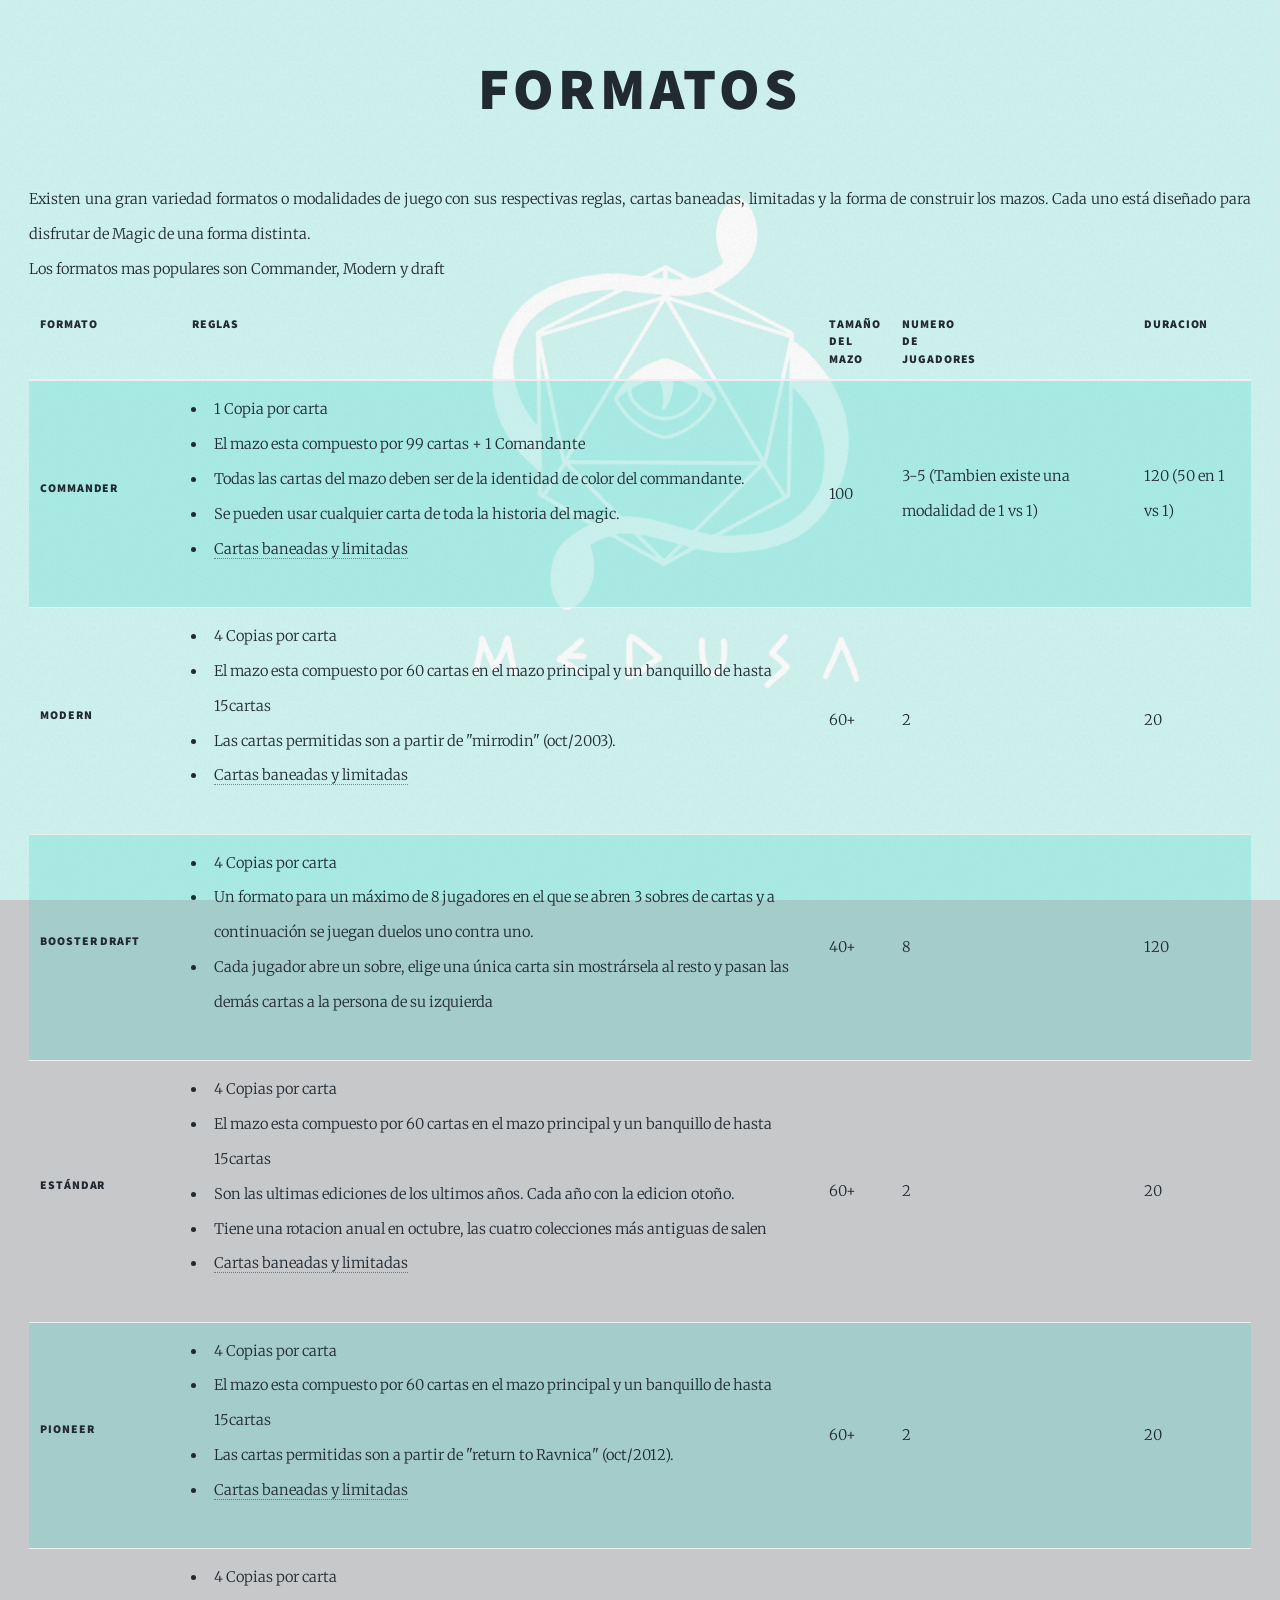
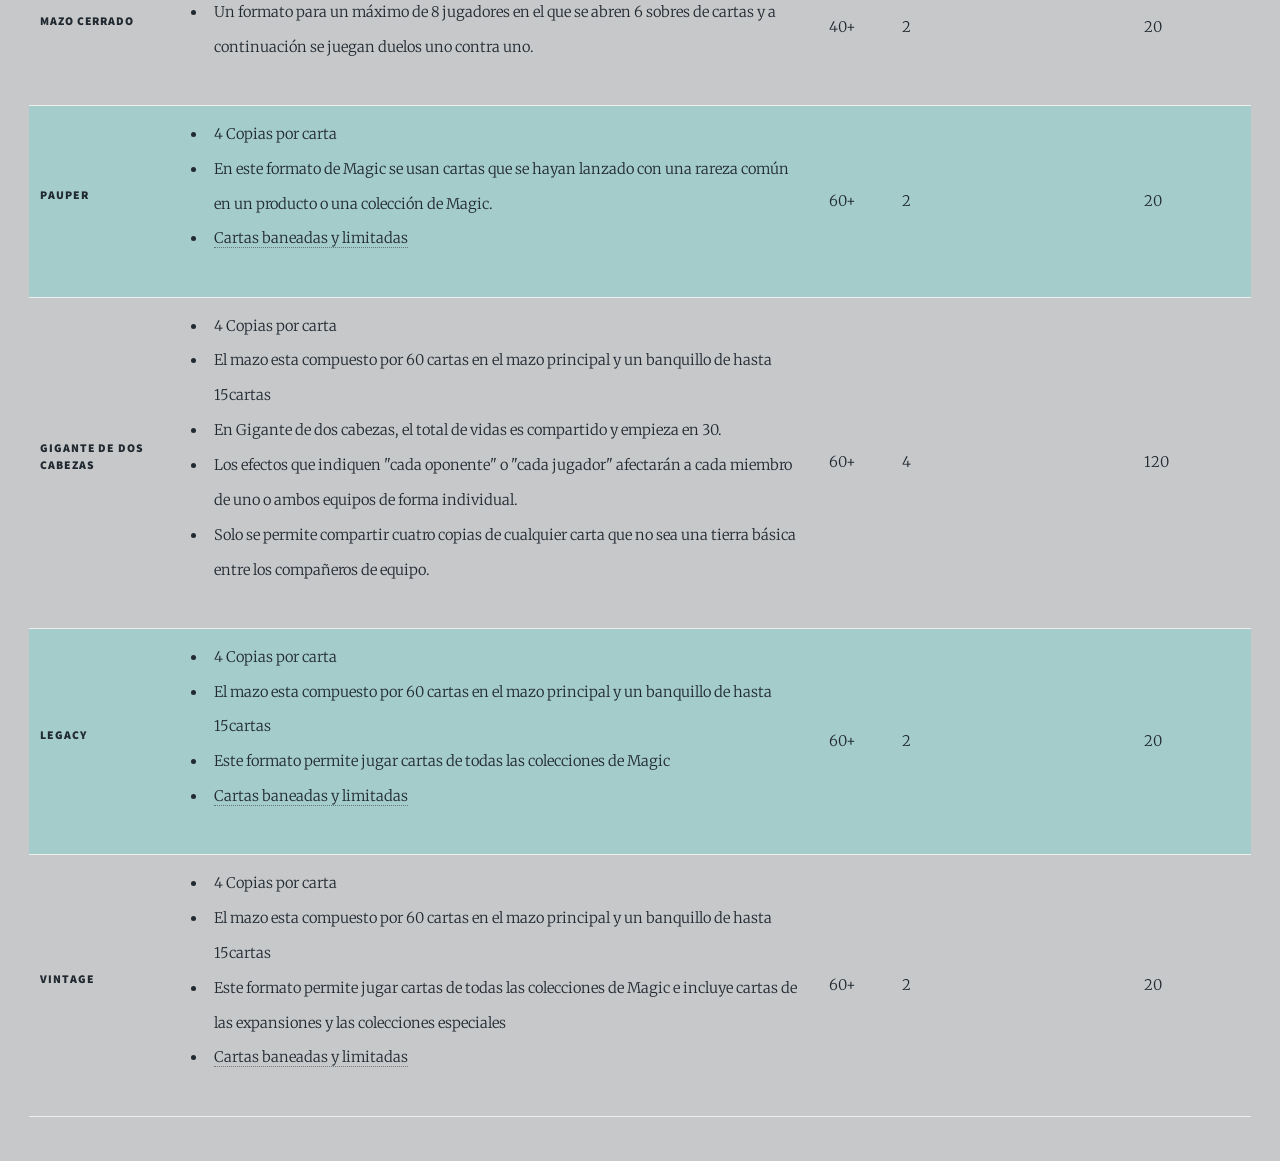
==== commit 206b36ce: "remove navbar on iframe" ====
--- a/formats.html
+++ b/formats.html
@@ -13,6 +13,9 @@
 		<link rel="stylesheet" href="assets/css/main.css" />
 		<noscript><link rel="stylesheet" href="assets/css/noscript.css" /></noscript>
 		<style>
+			a#navPanelToggle {
+				display: none !important;
+			}
 			td, tbody th {
 				vertical-align: middle;
 			}
@@ -48,8 +51,8 @@
 						</thead>
 						<tbody>
 							<tr>
-								<th rowspan="2">Commander</th>
-								<td rowspan="2">
+								<th>Commander</th>
+								<td>
 									<ul>
 										<li>1 Copia por carta</li>
 										<li>El mazo esta compuesto por 99 cartas + 1 Comandante</li>
@@ -58,14 +61,9 @@
 										<li><a target="_blank" href="https://magic.wizards.com/es/banned-restricted-list#commander-banned">Cartas baneadas y limitadas</a></li>
 									</ul>
 								</td>
-								<td rowspan="2">100</td>
-								<td>3-5</td>
-								<td>120</td>
-							</tr>
-
-							<tr>
-								<td>2</td>
-								<td>50</td>
+								<td>100</td>
+								<td>3-5 (Tambien existe una modalidad de 1 vs 1)</td>
+								<td>120 (50 en 1 vs 1)</td>
 							</tr>
 
 							<tr>
@@ -216,4 +214,4 @@
 		<script src="assets/js/util.js"></script>
 		<script src="assets/js/main.js"></script>
 	</body>
-</html>+</html>
